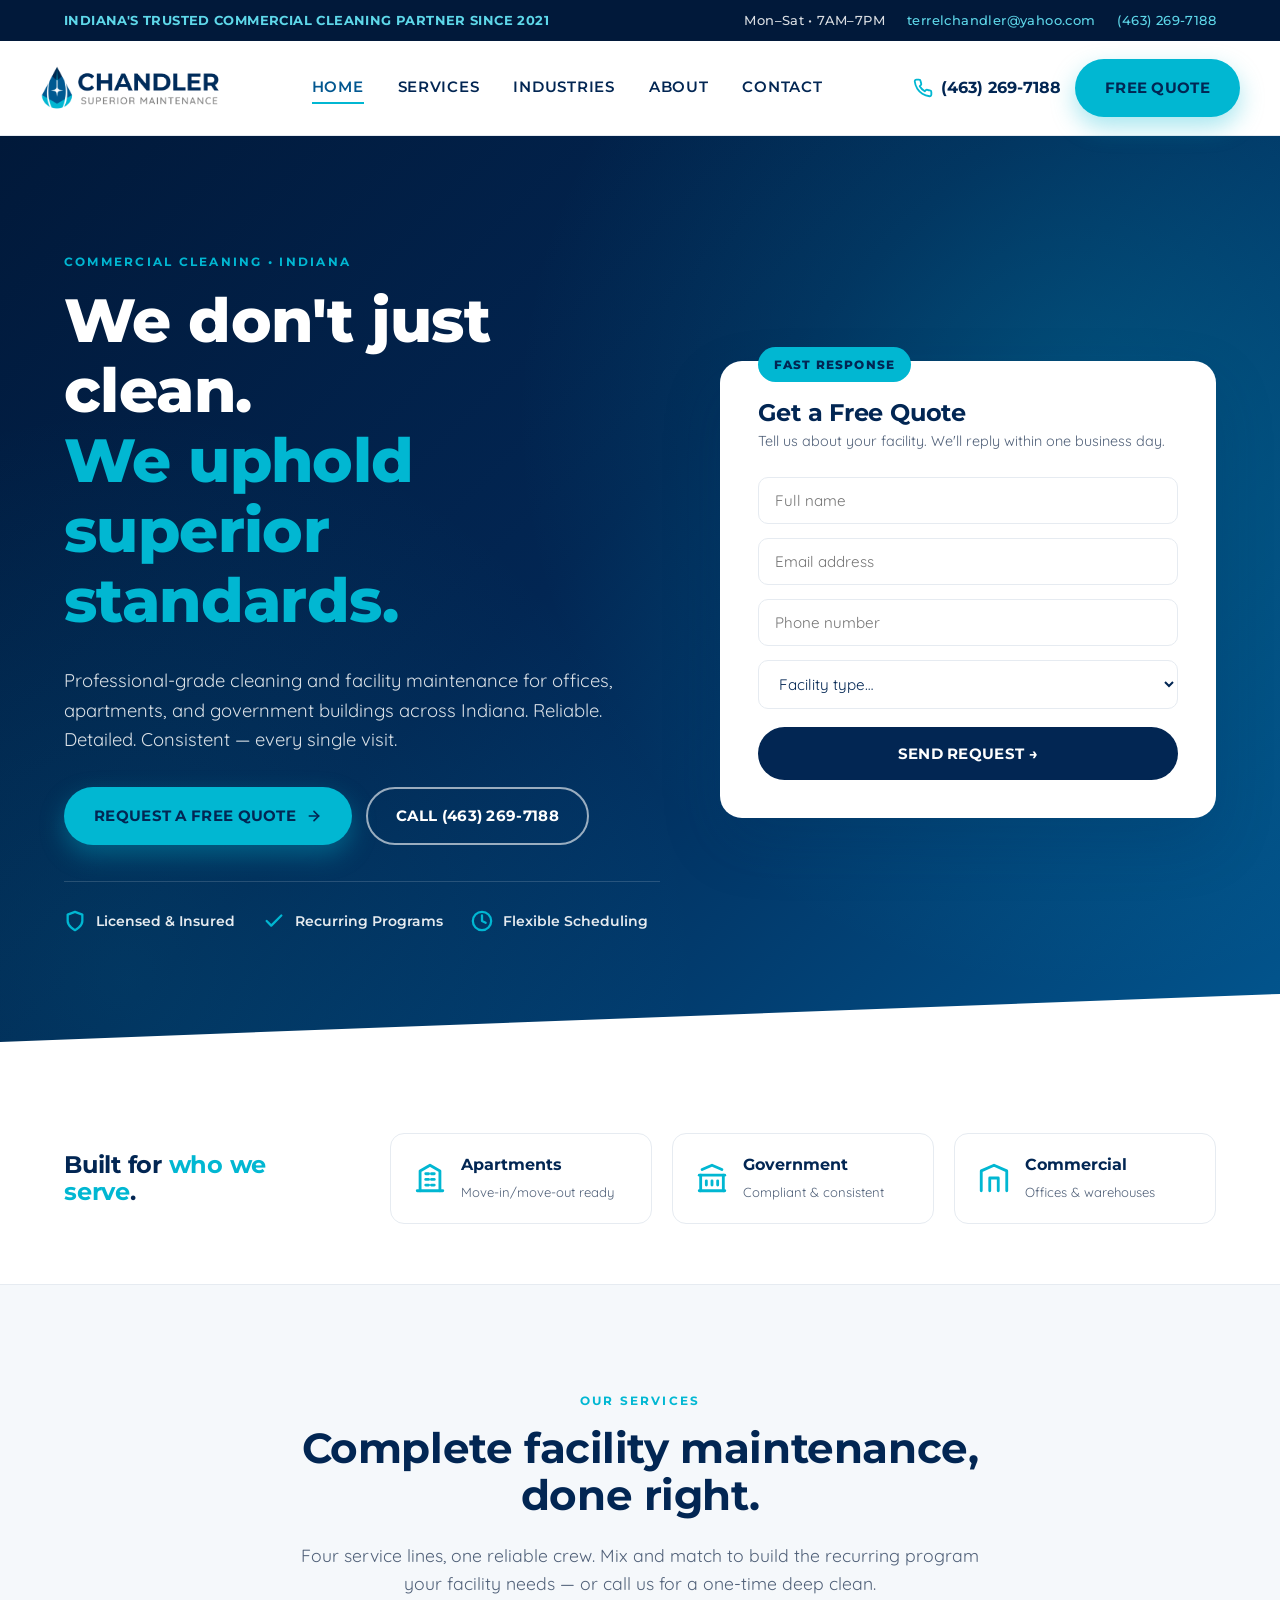
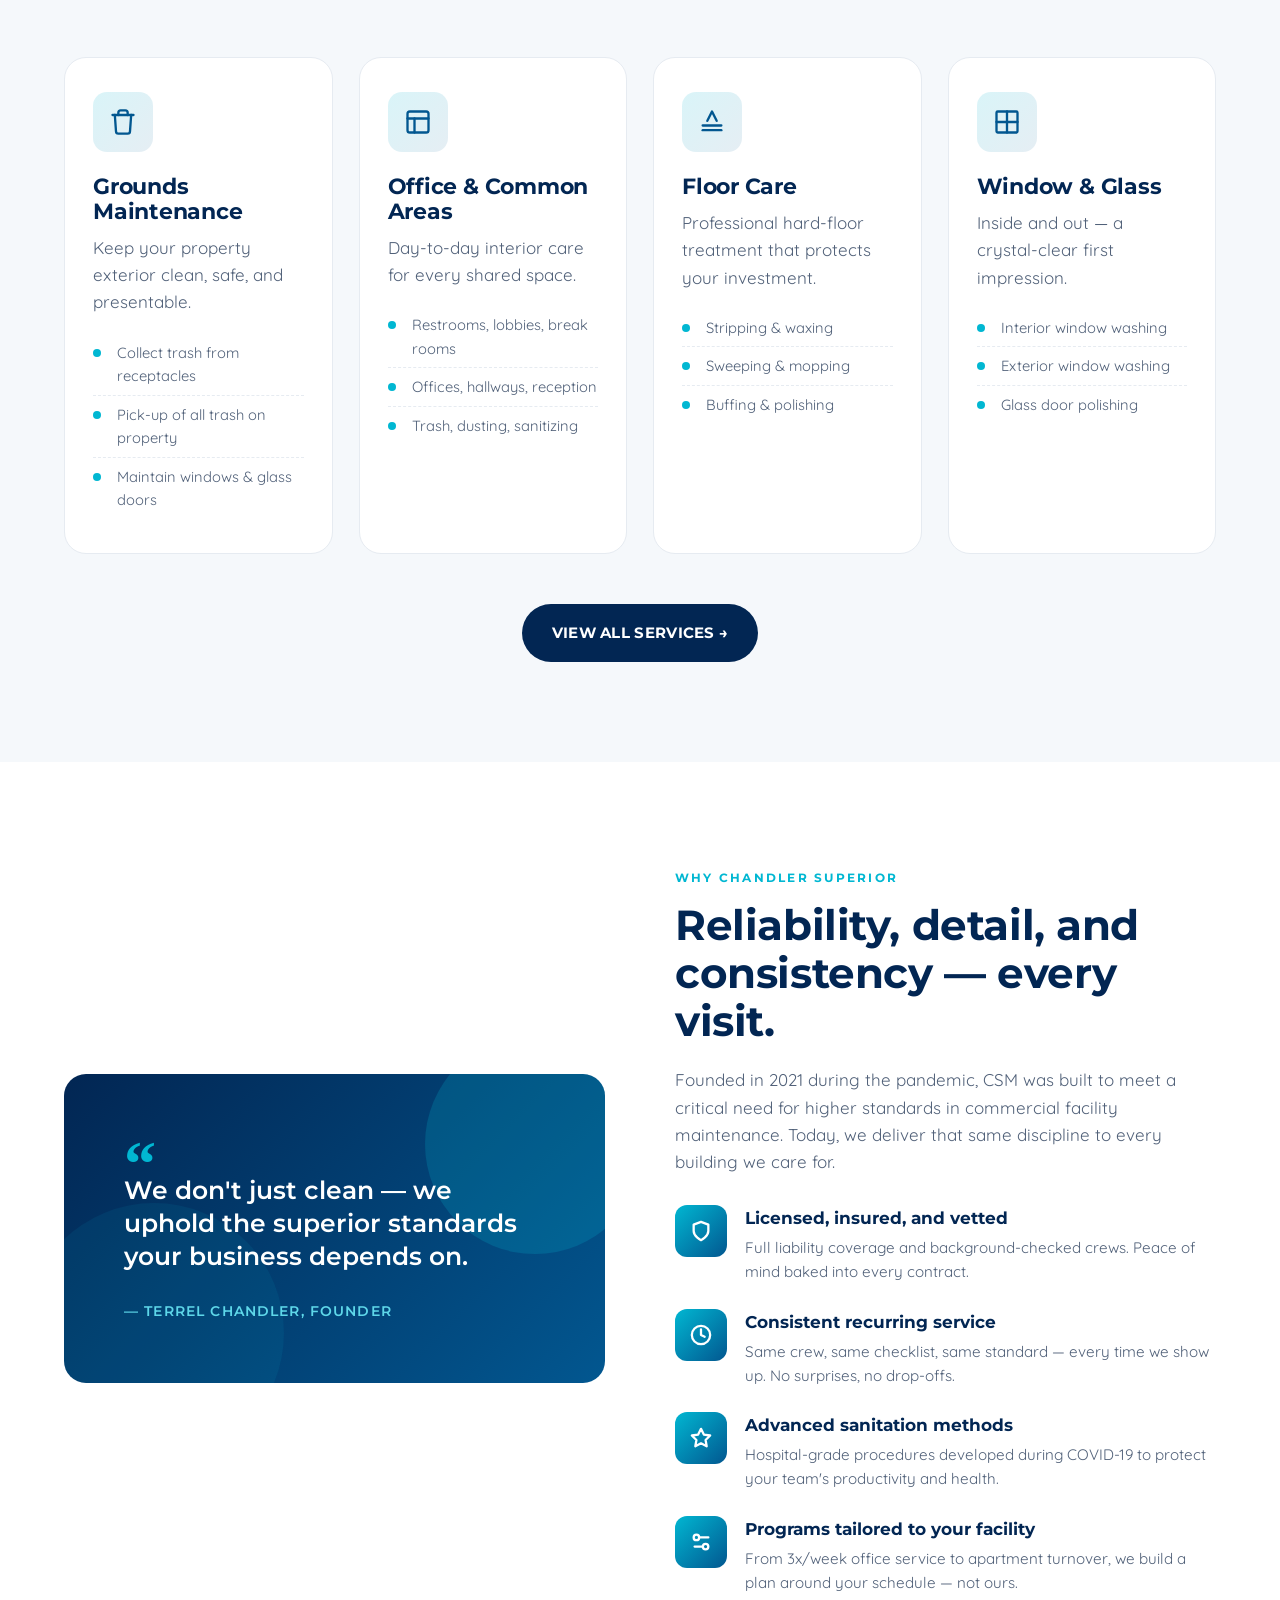
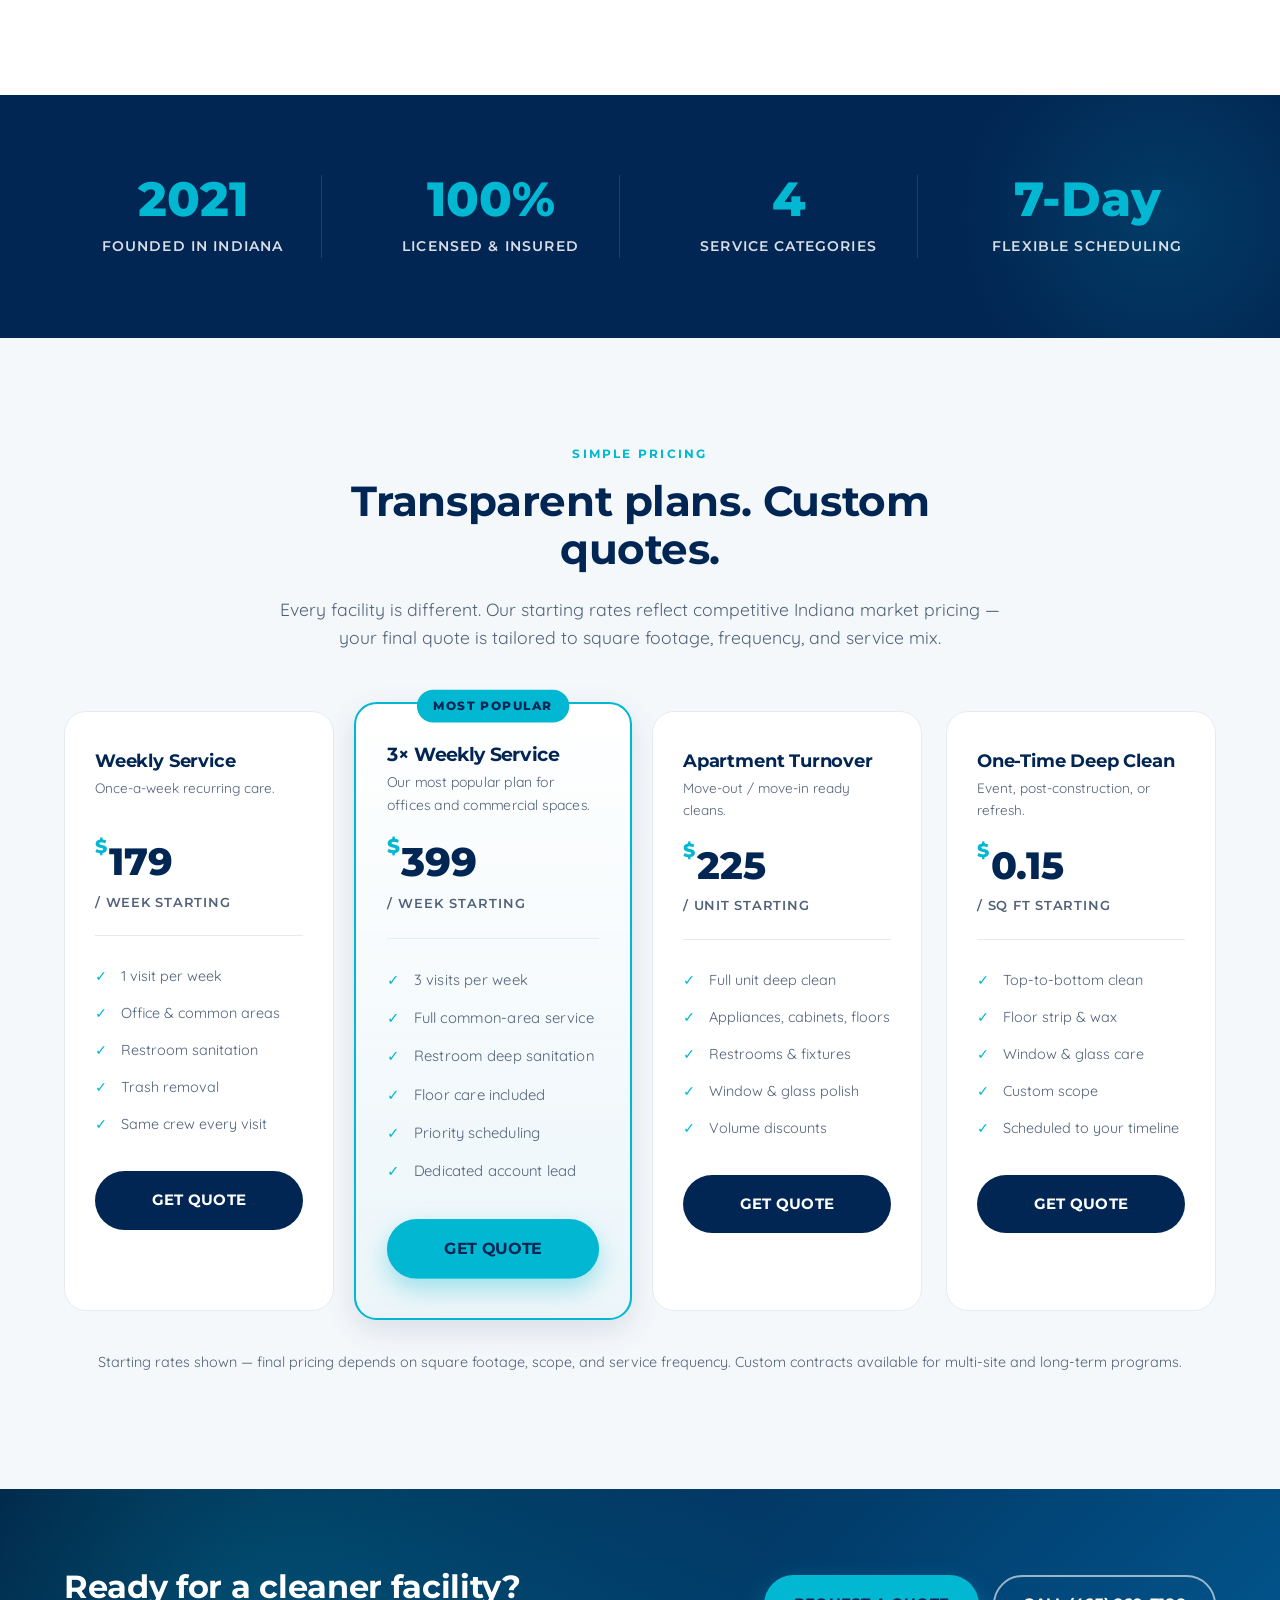
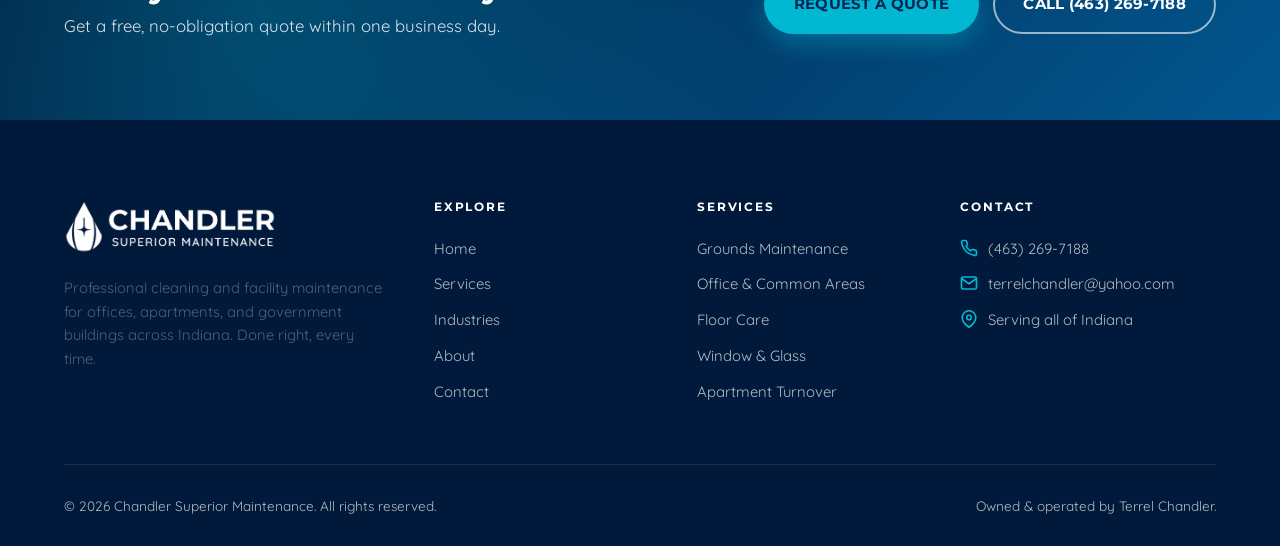
==== index.html @ cca62c14 "Initial commit: Chandler Superior Maintenance website" ====
<!doctype html>
<html lang="en">
<head>
<meta charset="utf-8">
<meta name="viewport" content="width=device-width, initial-scale=1">
<title>Chandler Superior Maintenance | Commercial Cleaning Services in Indiana</title>
<meta name="description" content="Professional commercial cleaning and facility maintenance for apartments, government buildings, and businesses across Indiana. Recurring service programs starting at $179/week. Get your free quote today.">
<link rel="icon" type="image/png" href="images/favicon.png">
<link rel="stylesheet" href="css/styles.css?v=2">
</head>
<body>

<!-- Top bar -->
<div class="topbar">
  <div class="container">
    <span class="topbar-tagline">Indiana's Trusted Commercial Cleaning Partner Since 2021</span>
    <div class="topbar-info">
      <span>Mon–Sat • 7AM–7PM</span>
      <a href="mailto:terrelchandler@yahoo.com">terrelchandler@yahoo.com</a>
      <a href="tel:+14632697188">(463) 269-7188</a>
    </div>
  </div>
</div>

<!-- Header -->
<header class="site-header">
  <div class="container nav">
    <a class="nav-logo" href="index.html">
      <img src="images/logo-main.png" alt="Chandler Superior Maintenance">
    </a>
    <ul class="nav-links" id="navLinks">
      <li><a href="index.html" class="active">Home</a></li>
      <li><a href="services.html">Services</a></li>
      <li><a href="industries.html">Industries</a></li>
      <li><a href="about.html">About</a></li>
      <li><a href="contact.html">Contact</a></li>
    </ul>
    <div class="nav-cta">
      <a class="nav-phone" href="tel:+14632697188">
        <svg viewBox="0 0 24 24" fill="none" stroke="currentColor" stroke-width="2.2" stroke-linecap="round" stroke-linejoin="round"><path d="M22 16.92v3a2 2 0 0 1-2.18 2 19.79 19.79 0 0 1-8.63-3.07 19.5 19.5 0 0 1-6-6 19.79 19.79 0 0 1-3.07-8.67A2 2 0 0 1 4.11 2h3a2 2 0 0 1 2 1.72 12.84 12.84 0 0 0 .7 2.81 2 2 0 0 1-.45 2.11L8.09 9.91a16 16 0 0 0 6 6l1.27-1.27a2 2 0 0 1 2.11-.45 12.84 12.84 0 0 0 2.81.7A2 2 0 0 1 22 16.92z"/></svg>
        <span class="nav-phone-text">(463) 269-7188</span>
      </a>
      <a class="btn btn-primary" href="contact.html">Free Quote</a>
      <button class="nav-toggle" aria-label="Menu" id="navToggle"><span></span><span></span><span></span></button>
    </div>
  </div>
</header>

<!-- Hero -->
<section class="hero">
  <div class="container">
    <div class="hero-grid">
      <div>
        <span class="eyebrow">Commercial Cleaning • Indiana</span>
        <h1>We don't just clean.<br><span>We uphold superior standards.</span></h1>
        <p class="hero-lede">Professional-grade cleaning and facility maintenance for offices, apartments, and government buildings across Indiana. Reliable. Detailed. Consistent — every single visit.</p>
        <div class="hero-ctas">
          <a class="btn btn-primary" href="contact.html">
            Request a Free Quote
            <svg viewBox="0 0 24 24" fill="none" stroke="currentColor" stroke-width="2.5" stroke-linecap="round" stroke-linejoin="round"><line x1="5" y1="12" x2="19" y2="12"/><polyline points="12 5 19 12 12 19"/></svg>
          </a>
          <a class="btn btn-outline" href="tel:+14632697188">Call (463) 269-7188</a>
        </div>
        <div class="hero-trust">
          <div>
            <svg viewBox="0 0 24 24" fill="none" stroke="currentColor" stroke-width="2.5" stroke-linecap="round" stroke-linejoin="round"><path d="M12 22s8-4 8-10V5l-8-3-8 3v7c0 6 8 10 8 10z"/></svg>
            Licensed & Insured
          </div>
          <div>
            <svg viewBox="0 0 24 24" fill="none" stroke="currentColor" stroke-width="2.5" stroke-linecap="round" stroke-linejoin="round"><polyline points="20 6 9 17 4 12"/></svg>
            Recurring Programs
          </div>
          <div>
            <svg viewBox="0 0 24 24" fill="none" stroke="currentColor" stroke-width="2.5" stroke-linecap="round" stroke-linejoin="round"><circle cx="12" cy="12" r="10"/><polyline points="12 6 12 12 16 14"/></svg>
            Flexible Scheduling
          </div>
        </div>
      </div>

      <!-- Quick quote card -->
      <div class="hero-card">
        <span class="hero-card-badge">Fast Response</span>
        <h3>Get a Free Quote</h3>
        <p class="hero-card-sub">Tell us about your facility. We'll reply within one business day.</p>
        <form action="mailto:terrelchandler@yahoo.com" method="post" enctype="text/plain">
          <input type="text" name="Name" placeholder="Full name" required>
          <input type="email" name="Email" placeholder="Email address" required>
          <input type="tel" name="Phone" placeholder="Phone number">
          <select name="Facility Type" required>
            <option value="">Facility type…</option>
            <option>Apartment Community</option>
            <option>Government Building</option>
            <option>Office / Commercial</option>
            <option>Warehouse / Industrial</option>
            <option>Other</option>
          </select>
          <button class="btn btn-dark" type="submit">Send Request →</button>
        </form>
      </div>
    </div>
  </div>
</section>

<!-- Industries strip -->
<section class="industries-strip">
  <div class="container">
    <div class="industries-strip-grid">
      <h2>Built for <span>who we serve</span>.</h2>
      <div class="industries-strip-items">
        <a class="ind-chip" href="industries.html#apartments">
          <svg viewBox="0 0 24 24" fill="none" stroke="currentColor" stroke-width="2" stroke-linecap="round" stroke-linejoin="round"><path d="M3 21h18"/><path d="M5 21V7l7-4 7 4v14"/><path d="M9 9h2"/><path d="M9 13h2"/><path d="M9 17h2"/><path d="M13 9h2"/><path d="M13 13h2"/><path d="M13 17h2"/></svg>
          <div><strong>Apartments</strong><span>Move-in/move-out ready</span></div>
        </a>
        <a class="ind-chip" href="industries.html#government">
          <svg viewBox="0 0 24 24" fill="none" stroke="currentColor" stroke-width="2" stroke-linecap="round" stroke-linejoin="round"><path d="M3 21h18"/><path d="M3 10h18"/><path d="M5 6l7-3 7 3"/><path d="M4 10v11"/><path d="M20 10v11"/><path d="M8 14v3"/><path d="M12 14v3"/><path d="M16 14v3"/></svg>
          <div><strong>Government</strong><span>Compliant & consistent</span></div>
        </a>
        <a class="ind-chip" href="industries.html#commercial">
          <svg viewBox="0 0 24 24" fill="none" stroke="currentColor" stroke-width="2" stroke-linecap="round" stroke-linejoin="round"><path d="M3 21V7l9-4 9 4v14"/><path d="M9 21V12h6v9"/></svg>
          <div><strong>Commercial</strong><span>Offices & warehouses</span></div>
        </a>
      </div>
    </div>
  </div>
</section>

<!-- Services overview -->
<section class="alt">
  <div class="container">
    <div class="section-head">
      <span class="eyebrow">Our Services</span>
      <h2>Complete facility maintenance, done right.</h2>
      <p>Four service lines, one reliable crew. Mix and match to build the recurring program your facility needs — or call us for a one-time deep clean.</p>
    </div>
    <div class="services-grid">
      <div class="service-card">
        <div class="service-icon">
          <svg width="28" height="28" viewBox="0 0 24 24" fill="none" stroke="currentColor" stroke-width="2" stroke-linecap="round" stroke-linejoin="round"><path d="M3 6h18"/><path d="M8 6V4a2 2 0 0 1 2-2h4a2 2 0 0 1 2 2v2"/><path d="M19 6l-1 14a2 2 0 0 1-2 2H8a2 2 0 0 1-2-2L5 6"/></svg>
        </div>
        <h3>Grounds Maintenance</h3>
        <p>Keep your property exterior clean, safe, and presentable.</p>
        <ul>
          <li>Collect trash from receptacles</li>
          <li>Pick-up of all trash on property</li>
          <li>Maintain windows & glass doors</li>
        </ul>
      </div>

      <div class="service-card">
        <div class="service-icon">
          <svg width="28" height="28" viewBox="0 0 24 24" fill="none" stroke="currentColor" stroke-width="2" stroke-linecap="round" stroke-linejoin="round"><rect x="3" y="3" width="18" height="18" rx="2"/><path d="M3 9h18"/><path d="M9 21V9"/></svg>
        </div>
        <h3>Office & Common Areas</h3>
        <p>Day-to-day interior care for every shared space.</p>
        <ul>
          <li>Restrooms, lobbies, break rooms</li>
          <li>Offices, hallways, reception</li>
          <li>Trash, dusting, sanitizing</li>
        </ul>
      </div>

      <div class="service-card">
        <div class="service-icon">
          <svg width="28" height="28" viewBox="0 0 24 24" fill="none" stroke="currentColor" stroke-width="2" stroke-linecap="round" stroke-linejoin="round"><path d="M4 19h16"/><path d="M4 15h16"/><path d="M8 11l4-8 4 8"/></svg>
        </div>
        <h3>Floor Care</h3>
        <p>Professional hard-floor treatment that protects your investment.</p>
        <ul>
          <li>Stripping & waxing</li>
          <li>Sweeping & mopping</li>
          <li>Buffing & polishing</li>
        </ul>
      </div>

      <div class="service-card">
        <div class="service-icon">
          <svg width="28" height="28" viewBox="0 0 24 24" fill="none" stroke="currentColor" stroke-width="2" stroke-linecap="round" stroke-linejoin="round"><rect x="3" y="3" width="18" height="18" rx="1"/><path d="M3 12h18"/><path d="M12 3v18"/></svg>
        </div>
        <h3>Window & Glass</h3>
        <p>Inside and out — a crystal-clear first impression.</p>
        <ul>
          <li>Interior window washing</li>
          <li>Exterior window washing</li>
          <li>Glass door polishing</li>
        </ul>
      </div>
    </div>
    <div style="text-align:center; margin-top: 50px;">
      <a class="btn btn-dark" href="services.html">View All Services →</a>
    </div>
  </div>
</section>

<!-- Why CSM -->
<section>
  <div class="container">
    <div class="why-grid">
      <div class="why-image">
        <div class="quote">We don't just clean — we uphold the superior standards your business depends on.</div>
        <cite>— Terrel Chandler, Founder</cite>
      </div>
      <div>
        <span class="eyebrow">Why Chandler Superior</span>
        <h2>Reliability, detail, and consistency — every visit.</h2>
        <p>Founded in 2021 during the pandemic, CSM was built to meet a critical need for higher standards in commercial facility maintenance. Today, we deliver that same discipline to every building we care for.</p>
        <ul class="why-list">
          <li>
            <div class="icon"><svg width="22" height="22" viewBox="0 0 24 24" fill="none" stroke="currentColor" stroke-width="2.5" stroke-linecap="round" stroke-linejoin="round"><path d="M12 22s8-4 8-10V5l-8-3-8 3v7c0 6 8 10 8 10z"/></svg></div>
            <div><strong>Licensed, insured, and vetted</strong><p>Full liability coverage and background-checked crews. Peace of mind baked into every contract.</p></div>
          </li>
          <li>
            <div class="icon"><svg width="22" height="22" viewBox="0 0 24 24" fill="none" stroke="currentColor" stroke-width="2.5" stroke-linecap="round" stroke-linejoin="round"><circle cx="12" cy="12" r="10"/><polyline points="12 6 12 12 16 14"/></svg></div>
            <div><strong>Consistent recurring service</strong><p>Same crew, same checklist, same standard — every time we show up. No surprises, no drop-offs.</p></div>
          </li>
          <li>
            <div class="icon"><svg width="22" height="22" viewBox="0 0 24 24" fill="none" stroke="currentColor" stroke-width="2.5" stroke-linecap="round" stroke-linejoin="round"><path d="M12 2l3.09 6.26L22 9.27l-5 4.87 1.18 6.88L12 17.77l-6.18 3.25L7 14.14 2 9.27l6.91-1.01L12 2z"/></svg></div>
            <div><strong>Advanced sanitation methods</strong><p>Hospital-grade procedures developed during COVID-19 to protect your team's productivity and health.</p></div>
          </li>
          <li>
            <div class="icon"><svg width="22" height="22" viewBox="0 0 24 24" fill="none" stroke="currentColor" stroke-width="2.5" stroke-linecap="round" stroke-linejoin="round"><path d="M20 7h-9"/><path d="M14 17H5"/><circle cx="17" cy="17" r="3"/><circle cx="7" cy="7" r="3"/></svg></div>
            <div><strong>Programs tailored to your facility</strong><p>From 3x/week office service to apartment turnover, we build a plan around your schedule — not ours.</p></div>
          </li>
        </ul>
      </div>
    </div>
  </div>
</section>

<!-- Stats -->
<section class="stats">
  <div class="container">
    <div class="stats-grid">
      <div><strong>2021</strong><span>Founded in Indiana</span></div>
      <div><strong>100%</strong><span>Licensed & Insured</span></div>
      <div><strong>4</strong><span>Service Categories</span></div>
      <div><strong>7-Day</strong><span>Flexible Scheduling</span></div>
    </div>
  </div>
</section>

<!-- Pricing -->
<section class="alt">
  <div class="container">
    <div class="section-head">
      <span class="eyebrow">Simple Pricing</span>
      <h2>Transparent plans. Custom quotes.</h2>
      <p>Every facility is different. Our starting rates reflect competitive Indiana market pricing — your final quote is tailored to square footage, frequency, and service mix.</p>
    </div>
    <div class="pricing-grid">

      <div class="price-card">
        <h3>Weekly Service</h3>
        <p class="price-sub">Once-a-week recurring care.</p>
        <div class="price"><sup>$</sup>179<small>/ week starting</small></div>
        <ul>
          <li>1 visit per week</li>
          <li>Office & common areas</li>
          <li>Restroom sanitation</li>
          <li>Trash removal</li>
          <li>Same crew every visit</li>
        </ul>
        <a class="btn btn-dark" href="contact.html">Get Quote</a>
      </div>

      <div class="price-card featured">
        <h3>3× Weekly Service</h3>
        <p class="price-sub">Our most popular plan for offices and commercial spaces.</p>
        <div class="price"><sup>$</sup>399<small>/ week starting</small></div>
        <ul>
          <li>3 visits per week</li>
          <li>Full common-area service</li>
          <li>Restroom deep sanitation</li>
          <li>Floor care included</li>
          <li>Priority scheduling</li>
          <li>Dedicated account lead</li>
        </ul>
        <a class="btn btn-primary" href="contact.html">Get Quote</a>
      </div>

      <div class="price-card">
        <h3>Apartment Turnover</h3>
        <p class="price-sub">Move-out / move-in ready cleans.</p>
        <div class="price"><sup>$</sup>225<small>/ unit starting</small></div>
        <ul>
          <li>Full unit deep clean</li>
          <li>Appliances, cabinets, floors</li>
          <li>Restrooms & fixtures</li>
          <li>Window & glass polish</li>
          <li>Volume discounts</li>
        </ul>
        <a class="btn btn-dark" href="contact.html">Get Quote</a>
      </div>

      <div class="price-card">
        <h3>One-Time Deep Clean</h3>
        <p class="price-sub">Event, post-construction, or refresh.</p>
        <div class="price"><sup>$</sup>0.15<small>/ sq ft starting</small></div>
        <ul>
          <li>Top-to-bottom clean</li>
          <li>Floor strip & wax</li>
          <li>Window & glass care</li>
          <li>Custom scope</li>
          <li>Scheduled to your timeline</li>
        </ul>
        <a class="btn btn-dark" href="contact.html">Get Quote</a>
      </div>

    </div>
    <p class="pricing-note">Starting rates shown — final pricing depends on square footage, scope, and service frequency. Custom contracts available for multi-site and long-term programs.</p>
  </div>
</section>

<!-- CTA banner -->
<section class="cta-banner">
  <div class="container">
    <div>
      <h2>Ready for a cleaner facility?</h2>
      <p>Get a free, no-obligation quote within one business day.</p>
    </div>
    <div class="btns">
      <a class="btn btn-primary" href="contact.html">Request a Quote</a>
      <a class="btn btn-outline" href="tel:+14632697188">Call (463) 269-7188</a>
    </div>
  </div>
</section>

<!-- Footer -->
<footer class="site-footer">
  <div class="container">
    <div class="footer-grid">
      <div class="footer-brand">
        <img src="images/logo-main.png" alt="Chandler Superior Maintenance">
        <p>Professional cleaning and facility maintenance for offices, apartments, and government buildings across Indiana. Done right, every time.</p>
      </div>
      <div>
        <h5>Explore</h5>
        <ul>
          <li><a href="index.html">Home</a></li>
          <li><a href="services.html">Services</a></li>
          <li><a href="industries.html">Industries</a></li>
          <li><a href="about.html">About</a></li>
          <li><a href="contact.html">Contact</a></li>
        </ul>
      </div>
      <div>
        <h5>Services</h5>
        <ul>
          <li><a href="services.html">Grounds Maintenance</a></li>
          <li><a href="services.html">Office & Common Areas</a></li>
          <li><a href="services.html">Floor Care</a></li>
          <li><a href="services.html">Window & Glass</a></li>
          <li><a href="services.html">Apartment Turnover</a></li>
        </ul>
      </div>
      <div>
        <h5>Contact</h5>
        <ul>
          <li class="contact-li">
            <svg viewBox="0 0 24 24" fill="none" stroke="currentColor" stroke-width="2.2" stroke-linecap="round" stroke-linejoin="round"><path d="M22 16.92v3a2 2 0 0 1-2.18 2 19.79 19.79 0 0 1-8.63-3.07 19.5 19.5 0 0 1-6-6 19.79 19.79 0 0 1-3.07-8.67A2 2 0 0 1 4.11 2h3a2 2 0 0 1 2 1.72 12.84 12.84 0 0 0 .7 2.81 2 2 0 0 1-.45 2.11L8.09 9.91a16 16 0 0 0 6 6l1.27-1.27a2 2 0 0 1 2.11-.45 12.84 12.84 0 0 0 2.81.7A2 2 0 0 1 22 16.92z"/></svg>
            <a href="tel:+14632697188">(463) 269-7188</a>
          </li>
          <li class="contact-li">
            <svg viewBox="0 0 24 24" fill="none" stroke="currentColor" stroke-width="2.2" stroke-linecap="round" stroke-linejoin="round"><path d="M4 4h16c1.1 0 2 .9 2 2v12c0 1.1-.9 2-2 2H4c-1.1 0-2-.9-2-2V6c0-1.1.9-2 2-2z"/><polyline points="22,6 12,13 2,6"/></svg>
            <a href="mailto:terrelchandler@yahoo.com">terrelchandler@yahoo.com</a>
          </li>
          <li class="contact-li">
            <svg viewBox="0 0 24 24" fill="none" stroke="currentColor" stroke-width="2.2" stroke-linecap="round" stroke-linejoin="round"><path d="M21 10c0 7-9 13-9 13s-9-6-9-13a9 9 0 0 1 18 0z"/><circle cx="12" cy="10" r="3"/></svg>
            Serving all of Indiana
          </li>
        </ul>
      </div>
    </div>
    <div class="footer-bottom">
      <span>© <span id="year">2026</span> Chandler Superior Maintenance. All rights reserved.</span>
      <span>Owned & operated by Terrel Chandler.</span>
    </div>
  </div>
</footer>

<script src="js/main.js"></script>
</body>
</html>
---- css/styles.css ----
/* ==========================================================================
   Chandler Superior Maintenance
   ========================================================================== */

@import url('https://fonts.googleapis.com/css2?family=Montserrat:wght@500;600;700;800;900&family=Quicksand:wght@400;500;600;700&display=swap');

:root {
  --navy: #022653;
  --navy-900: #01193a;
  --blue: #025790;
  --cyan: #01B7D2;
  --cyan-light: #5ed7e9;
  --gray: #808080;
  --gray-200: #e6ebf1;
  --gray-100: #f5f8fb;
  --white: #ffffff;
  --text: #0b1f3a;
  --text-muted: #516179;

  --font-head: 'Montserrat', system-ui, -apple-system, sans-serif;
  --font-body: 'Quicksand', system-ui, -apple-system, sans-serif;

  --radius: 14px;
  --radius-lg: 22px;
  --shadow-sm: 0 2px 10px rgba(2, 38, 83, 0.08);
  --shadow: 0 10px 30px rgba(2, 38, 83, 0.12);
  --shadow-lg: 0 25px 60px rgba(2, 38, 83, 0.18);

  --container: 1200px;
}

* { box-sizing: border-box; }
html { scroll-behavior: smooth; }

body {
  margin: 0;
  font-family: var(--font-body);
  color: var(--text);
  background: var(--white);
  line-height: 1.6;
  font-size: 17px;
  -webkit-font-smoothing: antialiased;
}

img { max-width: 100%; display: block; }
a { color: var(--blue); text-decoration: none; }
a:hover { color: var(--cyan); }

h1, h2, h3, h4, h5 {
  font-family: var(--font-head);
  color: var(--navy);
  line-height: 1.15;
  margin: 0 0 0.5em;
  letter-spacing: -0.01em;
}
h1 { font-size: clamp(2.2rem, 5vw, 3.8rem); font-weight: 800; }
h2 { font-size: clamp(1.8rem, 3.5vw, 2.6rem); font-weight: 700; }
h3 { font-size: 1.35rem; font-weight: 700; }
p  { margin: 0 0 1em; color: var(--text-muted); }

.container {
  max-width: var(--container);
  margin: 0 auto;
  padding: 0 24px;
}

.eyebrow {
  display: inline-block;
  font-family: var(--font-head);
  font-weight: 700;
  font-size: 0.78rem;
  letter-spacing: 0.18em;
  text-transform: uppercase;
  color: var(--cyan);
  margin-bottom: 14px;
}

/* ==========================================================================
   Buttons
   ========================================================================== */
.btn {
  display: inline-flex;
  align-items: center;
  gap: 10px;
  padding: 15px 28px;
  font-family: var(--font-head);
  font-weight: 700;
  font-size: 0.95rem;
  letter-spacing: 0.02em;
  border-radius: 999px;
  border: 2px solid transparent;
  cursor: pointer;
  transition: all 0.2s ease;
  text-transform: uppercase;
}
.btn-primary {
  background: var(--cyan);
  color: var(--navy);
  box-shadow: 0 10px 24px rgba(1, 183, 210, 0.35);
}
.btn-primary:hover {
  background: var(--white);
  color: var(--navy);
  transform: translateY(-2px);
}
.btn-outline {
  background: transparent;
  color: var(--white);
  border-color: rgba(255,255,255,0.6);
}
.btn-outline:hover {
  background: var(--white);
  color: var(--navy);
}
.btn-dark {
  background: var(--navy);
  color: var(--white);
}
.btn-dark:hover { background: var(--blue); color: var(--white); }

.btn svg { width: 16px; height: 16px; }

/* ==========================================================================
   Top utility bar + Header
   ========================================================================== */
.topbar {
  background: var(--navy-900);
  color: rgba(255,255,255,0.85);
  font-size: 0.82rem;
  padding: 10px 0;
  font-family: var(--font-head);
  font-weight: 500;
  letter-spacing: 0.03em;
}
.topbar .container {
  display: flex;
  justify-content: space-between;
  align-items: center;
  gap: 20px;
  flex-wrap: wrap;
}
.topbar a { color: var(--cyan-light); }
.topbar a:hover { color: var(--white); }
.topbar .topbar-info { display: flex; gap: 22px; flex-wrap: wrap; }
.topbar-tagline { color: var(--cyan-light); text-transform: uppercase; font-weight: 700; }

.site-header {
  position: sticky;
  top: 0;
  z-index: 50;
  background: rgba(255,255,255,0.96);
  backdrop-filter: saturate(1.4) blur(8px);
  border-bottom: 1px solid var(--gray-200);
}
.nav {
  display: flex;
  align-items: center;
  justify-content: space-between;
  padding: 18px 0;
  gap: 24px;
}
.nav-logo img { height: 46px; width: auto; }
.nav-links {
  display: flex;
  gap: 34px;
  list-style: none;
  padding: 0;
  margin: 0;
  font-family: var(--font-head);
  font-weight: 600;
  font-size: 0.92rem;
  text-transform: uppercase;
  letter-spacing: 0.05em;
}
.nav-links a {
  color: var(--navy);
  padding: 6px 0;
  border-bottom: 2px solid transparent;
}
.nav-links a:hover,
.nav-links a.active {
  color: var(--blue);
  border-bottom-color: var(--cyan);
}
.nav-cta { display: flex; align-items: center; gap: 14px; }
.nav-phone {
  display: flex;
  align-items: center;
  gap: 8px;
  font-family: var(--font-head);
  font-weight: 700;
  color: var(--navy);
  font-size: 1rem;
}
.nav-phone svg { color: var(--cyan); width: 20px; height: 20px; }

.nav-toggle {
  display: none;
  background: none;
  border: 0;
  cursor: pointer;
  padding: 8px;
}
.nav-toggle span {
  display: block;
  width: 26px;
  height: 3px;
  background: var(--navy);
  margin: 5px 0;
  transition: all 0.3s;
  border-radius: 3px;
}

/* ==========================================================================
   Hero
   ========================================================================== */
.hero {
  position: relative;
  background: linear-gradient(135deg, var(--navy-900) 0%, var(--navy) 45%, var(--blue) 100%);
  color: var(--white);
  overflow: hidden;
  padding: 110px 0 140px;
}
.hero::before {
  content: "";
  position: absolute;
  inset: 0;
  background-image:
    radial-gradient(circle at 85% 30%, rgba(1,183,210,0.22) 0%, transparent 45%),
    radial-gradient(circle at 10% 90%, rgba(1,183,210,0.12) 0%, transparent 40%);
}
.hero::after {
  content: "";
  position: absolute;
  bottom: -1px;
  left: 0;
  right: 0;
  height: 80px;
  background: var(--white);
  clip-path: polygon(0 100%, 100% 100%, 100% 0, 0 60%);
}
.hero .container { position: relative; z-index: 2; }

.hero-grid {
  display: grid;
  grid-template-columns: 1.2fr 1fr;
  gap: 60px;
  align-items: center;
}
.hero h1 { color: var(--white); }
.hero h1 span { color: var(--cyan); }
.hero-lede {
  color: rgba(255,255,255,0.85);
  font-size: 1.15rem;
  max-width: 560px;
  margin-bottom: 32px;
}
.hero-ctas { display: flex; gap: 14px; flex-wrap: wrap; margin-bottom: 36px; }
.hero-trust {
  display: flex;
  gap: 28px;
  flex-wrap: wrap;
  padding-top: 28px;
  border-top: 1px solid rgba(255,255,255,0.15);
}
.hero-trust div {
  display: flex;
  align-items: center;
  gap: 10px;
  color: rgba(255,255,255,0.9);
  font-size: 0.9rem;
  font-weight: 600;
  font-family: var(--font-head);
}
.hero-trust svg { color: var(--cyan); width: 22px; height: 22px; }

.hero-card {
  background: var(--white);
  color: var(--navy);
  border-radius: var(--radius-lg);
  padding: 38px;
  box-shadow: var(--shadow-lg);
  position: relative;
}
.hero-card h3 {
  color: var(--navy);
  font-size: 1.5rem;
  margin-bottom: 4px;
}
.hero-card .hero-card-sub {
  color: var(--text-muted);
  font-size: 0.9rem;
  margin-bottom: 24px;
}
.hero-card form { display: grid; gap: 14px; }
.hero-card input,
.hero-card select,
.hero-card textarea {
  padding: 13px 16px;
  border: 1.5px solid var(--gray-200);
  border-radius: 10px;
  font-family: var(--font-body);
  font-size: 0.95rem;
  color: var(--navy);
  background: var(--white);
}
.hero-card input:focus,
.hero-card select:focus,
.hero-card textarea:focus {
  outline: none;
  border-color: var(--cyan);
  box-shadow: 0 0 0 4px rgba(1,183,210,0.15);
}
.hero-card button { width: 100%; justify-content: center; margin-top: 4px; }
.hero-card-badge {
  position: absolute;
  top: -14px;
  left: 38px;
  background: var(--cyan);
  color: var(--navy);
  font-family: var(--font-head);
  font-weight: 800;
  font-size: 0.75rem;
  letter-spacing: 0.1em;
  padding: 8px 16px;
  border-radius: 999px;
  text-transform: uppercase;
}

/* ==========================================================================
   Section helpers
   ========================================================================== */
section { padding: 100px 0; }
section.alt { background: var(--gray-100); }
.section-head {
  text-align: center;
  max-width: 720px;
  margin: 0 auto 60px;
}
.section-head p { font-size: 1.1rem; }

/* ==========================================================================
   Industries strip
   ========================================================================== */
.industries-strip {
  background: var(--white);
  padding: 60px 0;
  border-bottom: 1px solid var(--gray-200);
}
.industries-strip-grid {
  display: grid;
  grid-template-columns: 1fr 3fr;
  gap: 50px;
  align-items: center;
}
.industries-strip h2 {
  font-size: 1.5rem;
  margin: 0;
}
.industries-strip h2 span { color: var(--cyan); }
.industries-strip-items {
  display: grid;
  grid-template-columns: repeat(3, 1fr);
  gap: 20px;
}
.ind-chip {
  display: flex;
  align-items: center;
  gap: 14px;
  padding: 18px 22px;
  border: 1.5px solid var(--gray-200);
  border-radius: var(--radius);
  transition: all 0.2s;
  background: var(--white);
}
.ind-chip:hover {
  border-color: var(--cyan);
  transform: translateY(-3px);
  box-shadow: var(--shadow);
  color: var(--navy);
}
.ind-chip svg {
  width: 34px;
  height: 34px;
  color: var(--cyan);
  flex-shrink: 0;
}
.ind-chip strong {
  font-family: var(--font-head);
  color: var(--navy);
  font-size: 1rem;
  display: block;
}
.ind-chip span {
  font-size: 0.82rem;
  color: var(--text-muted);
}

/* ==========================================================================
   Services grid
   ========================================================================== */
.services-grid {
  display: grid;
  grid-template-columns: repeat(4, 1fr);
  gap: 26px;
}
.service-card {
  background: var(--white);
  border: 1.5px solid var(--gray-200);
  border-radius: var(--radius-lg);
  padding: 34px 28px;
  transition: all 0.25s;
  position: relative;
  overflow: hidden;
}
.service-card::before {
  content: "";
  position: absolute;
  top: 0;
  left: 0;
  right: 0;
  height: 4px;
  background: linear-gradient(90deg, var(--cyan), var(--blue));
  transform: scaleX(0);
  transform-origin: left;
  transition: transform 0.3s;
}
.service-card:hover {
  transform: translateY(-6px);
  box-shadow: var(--shadow);
  border-color: var(--cyan-light);
}
.service-card:hover::before { transform: scaleX(1); }
.service-icon {
  width: 60px;
  height: 60px;
  border-radius: 14px;
  background: linear-gradient(135deg, rgba(1,183,210,0.15), rgba(2,87,144,0.1));
  display: flex;
  align-items: center;
  justify-content: center;
  margin-bottom: 22px;
  color: var(--blue);
}
.service-card h3 { margin-bottom: 10px; }
.service-card ul {
  padding-left: 0;
  list-style: none;
  margin: 18px 0 0;
  font-size: 0.92rem;
}
.service-card ul li {
  padding: 7px 0 7px 24px;
  position: relative;
  color: var(--text-muted);
  border-bottom: 1px dashed var(--gray-200);
}
.service-card ul li:last-child { border-bottom: 0; }
.service-card ul li::before {
  content: "";
  position: absolute;
  left: 0;
  top: 15px;
  width: 8px;
  height: 8px;
  border-radius: 50%;
  background: var(--cyan);
}

/* ==========================================================================
   Why choose us
   ========================================================================== */
.why-grid {
  display: grid;
  grid-template-columns: 1fr 1fr;
  gap: 70px;
  align-items: center;
}
.why-image {
  background: linear-gradient(135deg, var(--navy), var(--blue));
  border-radius: var(--radius-lg);
  padding: 60px;
  color: var(--white);
  position: relative;
  overflow: hidden;
}
.why-image::before {
  content: "";
  position: absolute;
  top: -40px;
  right: -40px;
  width: 220px;
  height: 220px;
  border-radius: 50%;
  background: rgba(1,183,210,0.2);
}
.why-image::after {
  content: "";
  position: absolute;
  bottom: -80px;
  left: -40px;
  width: 260px;
  height: 260px;
  border-radius: 50%;
  background: rgba(1,183,210,0.08);
}
.why-image .quote {
  position: relative;
  font-family: var(--font-head);
  font-size: 1.55rem;
  line-height: 1.35;
  font-weight: 600;
  z-index: 2;
  color: var(--white);
}
.why-image .quote::before {
  content: "“";
  display: block;
  font-size: 4rem;
  line-height: 0.3;
  margin-top: 20px;
  color: var(--cyan);
  font-family: Georgia, serif;
}
.why-image cite {
  display: block;
  margin-top: 26px;
  font-style: normal;
  font-size: 0.9rem;
  color: var(--cyan-light);
  font-family: var(--font-head);
  font-weight: 600;
  letter-spacing: 0.08em;
  text-transform: uppercase;
  position: relative;
  z-index: 2;
}

.why-list { list-style: none; padding: 0; margin: 30px 0 0; display: grid; gap: 24px; }
.why-list li {
  display: grid;
  grid-template-columns: 52px 1fr;
  gap: 18px;
  align-items: start;
}
.why-list li .icon {
  width: 52px;
  height: 52px;
  border-radius: 12px;
  background: linear-gradient(135deg, var(--cyan), var(--blue));
  display: flex;
  align-items: center;
  justify-content: center;
  color: var(--white);
  flex-shrink: 0;
}
.why-list li strong {
  display: block;
  font-family: var(--font-head);
  font-size: 1.05rem;
  color: var(--navy);
  margin-bottom: 4px;
}
.why-list li p { margin: 0; font-size: 0.95rem; }

/* ==========================================================================
   Stats
   ========================================================================== */
.stats {
  background: var(--navy);
  color: var(--white);
  padding: 80px 0;
  position: relative;
  overflow: hidden;
}
.stats::before {
  content: "";
  position: absolute;
  right: -80px;
  top: 50%;
  transform: translateY(-50%);
  width: 400px;
  height: 400px;
  border-radius: 50%;
  background: radial-gradient(circle, rgba(1,183,210,0.15) 0%, transparent 70%);
}
.stats-grid {
  display: grid;
  grid-template-columns: repeat(4, 1fr);
  gap: 40px;
  position: relative;
  z-index: 2;
}
.stats-grid div {
  text-align: center;
  padding: 0 20px;
  border-right: 1px solid rgba(255,255,255,0.12);
}
.stats-grid div:last-child { border-right: 0; }
.stats-grid strong {
  display: block;
  font-family: var(--font-head);
  font-size: 3rem;
  font-weight: 800;
  color: var(--cyan);
  line-height: 1;
  margin-bottom: 8px;
}
.stats-grid span {
  font-size: 0.9rem;
  color: rgba(255,255,255,0.85);
  text-transform: uppercase;
  letter-spacing: 0.08em;
  font-family: var(--font-head);
  font-weight: 600;
}

/* ==========================================================================
   Pricing
   ========================================================================== */
.pricing-grid {
  display: grid;
  grid-template-columns: repeat(4, 1fr);
  gap: 24px;
}
.price-card {
  background: var(--white);
  border: 1.5px solid var(--gray-200);
  border-radius: var(--radius-lg);
  padding: 38px 30px;
  position: relative;
  transition: all 0.25s;
}
.price-card:hover { transform: translateY(-4px); box-shadow: var(--shadow); }
.price-card.featured {
  border-color: var(--cyan);
  border-width: 2px;
  background: linear-gradient(180deg, var(--white) 0%, rgba(1,183,210,0.04) 100%);
  transform: scale(1.03);
  box-shadow: var(--shadow);
}
.price-card.featured::before {
  content: "Most Popular";
  position: absolute;
  top: -14px;
  left: 50%;
  transform: translateX(-50%);
  background: var(--cyan);
  color: var(--navy);
  font-family: var(--font-head);
  font-weight: 800;
  font-size: 0.72rem;
  padding: 7px 16px;
  border-radius: 999px;
  letter-spacing: 0.1em;
  text-transform: uppercase;
  white-space: nowrap;
}
.price-card h3 { font-size: 1.15rem; margin-bottom: 6px; }
.price-card .price-sub {
  color: var(--text-muted);
  font-size: 0.85rem;
  min-height: 40px;
}
.price-card .price {
  font-family: var(--font-head);
  font-size: 2.4rem;
  font-weight: 800;
  color: var(--navy);
  margin: 14px 0 4px;
}
.price-card .price small {
  font-size: 0.8rem;
  font-weight: 600;
  color: var(--text-muted);
  display: block;
  margin-bottom: 12px;
  text-transform: uppercase;
  letter-spacing: 0.06em;
}
.price-card .price sup {
  font-size: 1.2rem;
  vertical-align: top;
  margin-right: 2px;
  color: var(--cyan);
}
.price-card ul {
  list-style: none;
  padding: 22px 0 28px;
  margin: 22px 0 0;
  border-top: 1px solid var(--gray-200);
  font-size: 0.9rem;
}
.price-card ul li {
  padding: 7px 0 7px 26px;
  position: relative;
  color: var(--text-muted);
}
.price-card ul li::before {
  content: "✓";
  position: absolute;
  left: 0;
  color: var(--cyan);
  font-weight: 800;
}
.price-card .btn { width: 100%; justify-content: center; }

.pricing-note {
  text-align: center;
  margin-top: 40px;
  color: var(--text-muted);
  font-size: 0.9rem;
}

/* ==========================================================================
   CTA banner
   ========================================================================== */
.cta-banner {
  background: linear-gradient(135deg, var(--navy-900), var(--blue));
  color: var(--white);
  padding: 80px 0;
  position: relative;
  overflow: hidden;
}
.cta-banner::before {
  content: "";
  position: absolute;
  inset: 0;
  background-image: radial-gradient(circle at 20% 50%, rgba(1,183,210,0.25) 0%, transparent 50%);
}
.cta-banner .container {
  position: relative;
  display: flex;
  justify-content: space-between;
  align-items: center;
  gap: 40px;
  flex-wrap: wrap;
}
.cta-banner h2 { color: var(--white); margin: 0 0 8px; font-size: 2rem; }
.cta-banner p { color: rgba(255,255,255,0.85); margin: 0; font-size: 1.05rem; }
.cta-banner .btns { display: flex; gap: 14px; flex-wrap: wrap; }

/* ==========================================================================
   Industries detail (industries page)
   ========================================================================== */
.industry-block {
  display: grid;
  grid-template-columns: 1fr 1fr;
  gap: 70px;
  align-items: center;
  margin-bottom: 100px;
}
.industry-block:last-child { margin-bottom: 0; }
.industry-block.reverse { grid-template-columns: 1fr 1fr; }
.industry-block.reverse .industry-visual { order: 2; }

.industry-visual {
  border-radius: var(--radius-lg);
  padding: 70px 50px;
  color: var(--white);
  position: relative;
  overflow: hidden;
  min-height: 340px;
  display: flex;
  align-items: center;
  justify-content: center;
}
.industry-visual.apartments { background: linear-gradient(135deg, var(--navy), var(--blue)); }
.industry-visual.government { background: linear-gradient(135deg, var(--navy-900), var(--navy)); }
.industry-visual.commercial { background: linear-gradient(135deg, var(--blue), var(--cyan)); }
.industry-visual::before {
  content: "";
  position: absolute;
  top: -60px;
  right: -60px;
  width: 260px;
  height: 260px;
  border-radius: 50%;
  background: rgba(255,255,255,0.08);
}
.industry-visual::after {
  content: "";
  position: absolute;
  bottom: -80px;
  left: -40px;
  width: 220px;
  height: 220px;
  border-radius: 50%;
  background: rgba(255,255,255,0.05);
}
.industry-visual svg {
  width: 140px;
  height: 140px;
  color: rgba(255,255,255,0.95);
  position: relative;
  z-index: 2;
}

.industry-content h2 { margin-bottom: 6px; }
.industry-content .eyebrow { margin-bottom: 12px; }
.industry-content ul {
  list-style: none;
  padding: 0;
  margin: 22px 0 26px;
  display: grid;
  gap: 12px;
}
.industry-content ul li {
  padding-left: 32px;
  position: relative;
  color: var(--text-muted);
  font-size: 0.98rem;
}
.industry-content ul li::before {
  content: "";
  position: absolute;
  left: 0;
  top: 8px;
  width: 20px;
  height: 20px;
  background: var(--cyan);
  border-radius: 4px;
  -webkit-mask: url("data:image/svg+xml;utf8,<svg xmlns='http://www.w3.org/2000/svg' viewBox='0 0 24 24' fill='none' stroke='white' stroke-width='3' stroke-linecap='round' stroke-linejoin='round'><polyline points='20 6 9 17 4 12'/></svg>") center/70% no-repeat;
          mask: url("data:image/svg+xml;utf8,<svg xmlns='http://www.w3.org/2000/svg' viewBox='0 0 24 24' fill='none' stroke='white' stroke-width='3' stroke-linecap='round' stroke-linejoin='round'><polyline points='20 6 9 17 4 12'/></svg>") center/70% no-repeat;
}

/* ==========================================================================
   Page hero (interior pages)
   ========================================================================== */
.page-hero {
  background: linear-gradient(135deg, var(--navy-900), var(--navy) 60%, var(--blue));
  color: var(--white);
  padding: 100px 0 120px;
  position: relative;
  overflow: hidden;
}
.page-hero::before {
  content: "";
  position: absolute;
  inset: 0;
  background-image: radial-gradient(circle at 80% 20%, rgba(1,183,210,0.2) 0%, transparent 45%);
}
.page-hero::after {
  content: "";
  position: absolute;
  bottom: -1px;
  left: 0;
  right: 0;
  height: 70px;
  background: var(--white);
  clip-path: polygon(0 100%, 100% 100%, 100% 30%, 0 100%);
}
.page-hero .container { position: relative; z-index: 2; max-width: 800px; }
.page-hero h1 { color: var(--white); margin-bottom: 14px; }
.page-hero p {
  color: rgba(255,255,255,0.85);
  font-size: 1.15rem;
  max-width: 640px;
}
.breadcrumbs {
  font-family: var(--font-head);
  font-size: 0.78rem;
  letter-spacing: 0.15em;
  text-transform: uppercase;
  color: var(--cyan);
  margin-bottom: 22px;
}
.breadcrumbs a { color: rgba(255,255,255,0.75); }
.breadcrumbs a:hover { color: var(--cyan); }

/* ==========================================================================
   About page
   ========================================================================== */
.about-grid {
  display: grid;
  grid-template-columns: 1fr 1.4fr;
  gap: 70px;
  align-items: start;
}
.about-visual {
  background: linear-gradient(135deg, var(--navy), var(--blue));
  border-radius: var(--radius-lg);
  padding: 60px 40px;
  color: var(--white);
  text-align: center;
  position: sticky;
  top: 120px;
}
.about-visual img {
  width: 140px;
  margin: 0 auto 26px;
  filter: drop-shadow(0 10px 30px rgba(0,0,0,0.3));
}
.about-visual h3 {
  color: var(--white);
  font-size: 1.4rem;
  margin-bottom: 4px;
}
.about-visual .role {
  color: var(--cyan-light);
  font-family: var(--font-head);
  font-size: 0.82rem;
  text-transform: uppercase;
  letter-spacing: 0.12em;
  font-weight: 600;
  margin-bottom: 26px;
  display: block;
}
.about-visual .contact-line {
  padding: 14px 0;
  border-top: 1px solid rgba(255,255,255,0.15);
  font-size: 0.88rem;
  color: rgba(255,255,255,0.85);
  font-family: var(--font-head);
  font-weight: 600;
}
.about-visual .contact-line:last-child { border-bottom: 1px solid rgba(255,255,255,0.15); }
.about-visual .contact-line a { color: var(--white); }

.about-content h2 { margin-top: 34px; }
.about-content h2:first-child { margin-top: 0; }
.about-content p { font-size: 1.05rem; color: var(--text); }

/* ==========================================================================
   Contact page
   ========================================================================== */
.contact-grid {
  display: grid;
  grid-template-columns: 1.2fr 1fr;
  gap: 60px;
}
.contact-form {
  background: var(--white);
  border: 1.5px solid var(--gray-200);
  border-radius: var(--radius-lg);
  padding: 46px;
  box-shadow: var(--shadow-sm);
}
.contact-form h2 { margin-bottom: 8px; }
.contact-form form {
  display: grid;
  gap: 18px;
  margin-top: 26px;
}
.form-row { display: grid; grid-template-columns: 1fr 1fr; gap: 18px; }
.contact-form label {
  font-family: var(--font-head);
  font-weight: 600;
  font-size: 0.82rem;
  text-transform: uppercase;
  letter-spacing: 0.05em;
  color: var(--navy);
  margin-bottom: 6px;
  display: block;
}
.contact-form input,
.contact-form select,
.contact-form textarea {
  width: 100%;
  padding: 14px 16px;
  border: 1.5px solid var(--gray-200);
  border-radius: 10px;
  font-family: var(--font-body);
  font-size: 0.98rem;
  color: var(--navy);
  background: var(--white);
}
.contact-form textarea { min-height: 120px; resize: vertical; }
.contact-form input:focus,
.contact-form select:focus,
.contact-form textarea:focus {
  outline: none;
  border-color: var(--cyan);
  box-shadow: 0 0 0 4px rgba(1,183,210,0.15);
}

.contact-info {
  display: grid;
  gap: 20px;
  align-content: start;
}
.contact-info .card {
  background: var(--white);
  border: 1.5px solid var(--gray-200);
  border-radius: var(--radius);
  padding: 26px;
  display: flex;
  gap: 18px;
  align-items: flex-start;
}
.contact-info .card.featured {
  background: linear-gradient(135deg, var(--navy), var(--blue));
  border-color: transparent;
  color: var(--white);
}
.contact-info .card.featured h4,
.contact-info .card.featured a { color: var(--white); }
.contact-info .card.featured p { color: rgba(255,255,255,0.8); }
.contact-info .icon {
  width: 48px;
  height: 48px;
  border-radius: 12px;
  background: linear-gradient(135deg, var(--cyan), var(--blue));
  color: var(--white);
  display: flex;
  align-items: center;
  justify-content: center;
  flex-shrink: 0;
}
.contact-info .card.featured .icon {
  background: rgba(255,255,255,0.15);
}
.contact-info h4 {
  font-family: var(--font-head);
  margin: 0 0 4px;
  font-size: 1rem;
  color: var(--navy);
}
.contact-info a {
  color: var(--blue);
  font-weight: 600;
  font-family: var(--font-head);
}
.contact-info p { margin: 4px 0 0; font-size: 0.88rem; }

/* ==========================================================================
   Footer
   ========================================================================== */
.site-footer {
  background: var(--navy-900);
  color: rgba(255,255,255,0.7);
  padding: 80px 0 30px;
}
.footer-grid {
  display: grid;
  grid-template-columns: 1.5fr 1fr 1fr 1.2fr;
  gap: 50px;
  margin-bottom: 60px;
}
.footer-brand img { height: 54px; margin-bottom: 22px; filter: brightness(0) invert(1); }
.footer-brand p { font-size: 0.92rem; max-width: 320px; }
.site-footer h5 {
  color: var(--white);
  font-family: var(--font-head);
  font-size: 0.78rem;
  font-weight: 700;
  text-transform: uppercase;
  letter-spacing: 0.15em;
  margin-bottom: 22px;
}
.site-footer ul {
  list-style: none;
  padding: 0;
  margin: 0;
  display: grid;
  gap: 12px;
  font-size: 0.93rem;
}
.site-footer ul a {
  color: rgba(255,255,255,0.7);
}
.site-footer ul a:hover { color: var(--cyan); }
.site-footer .contact-li {
  display: flex;
  gap: 10px;
  align-items: flex-start;
}
.site-footer .contact-li svg {
  width: 18px;
  height: 18px;
  color: var(--cyan);
  flex-shrink: 0;
  margin-top: 2px;
}

.footer-bottom {
  padding-top: 30px;
  border-top: 1px solid rgba(255,255,255,0.1);
  display: flex;
  justify-content: space-between;
  font-size: 0.85rem;
  gap: 20px;
  flex-wrap: wrap;
}

/* ==========================================================================
   Responsive
   ========================================================================== */
@media (max-width: 960px) {
  section { padding: 70px 0; }
  .hero { padding: 70px 0 100px; }
  .hero-grid,
  .why-grid,
  .industry-block,
  .industry-block.reverse,
  .about-grid,
  .contact-grid,
  .industries-strip-grid {
    grid-template-columns: 1fr;
    gap: 40px;
  }
  .industry-block.reverse .industry-visual { order: unset; }
  .about-visual { position: static; }
  .services-grid { grid-template-columns: repeat(2, 1fr); }
  .pricing-grid { grid-template-columns: repeat(2, 1fr); }
  .price-card.featured { transform: none; }
  .stats-grid { grid-template-columns: repeat(2, 1fr); gap: 50px 20px; }
  .stats-grid div { border-right: 0; }
  .footer-grid { grid-template-columns: 1fr 1fr; gap: 40px; }
  .industries-strip-items { grid-template-columns: 1fr; }

  .nav-links,
  .nav-phone { display: none; }
  .nav-toggle { display: block; }
  .nav { padding: 14px 0; gap: 12px; }
  .nav-logo img { height: 40px; }
  .nav-cta { gap: 8px; }
  .nav-cta .btn-primary {
    padding: 10px 16px;
    font-size: 0.72rem;
    letter-spacing: 0.04em;
    white-space: nowrap;
  }
  .nav-links.open {
    display: flex;
    flex-direction: column;
    position: absolute;
    top: 100%;
    left: 0;
    right: 0;
    background: var(--white);
    padding: 24px;
    gap: 18px;
    border-bottom: 1px solid var(--gray-200);
    box-shadow: var(--shadow);
  }
  .cta-banner .container { flex-direction: column; text-align: center; }
  .form-row { grid-template-columns: 1fr; }
}

@media (max-width: 560px) {
  .services-grid,
  .pricing-grid,
  .footer-grid { grid-template-columns: 1fr; }
  .hero-card { padding: 28px 24px; }
  .contact-form { padding: 30px 24px; }

  /* Topbar — stack items, centered */
  .topbar { padding: 12px 0; }
  .topbar .container {
    flex-direction: column;
    justify-content: center;
    align-items: center;
    text-align: center;
    gap: 8px;
  }
  .topbar-tagline { font-size: 0.74rem; line-height: 1.4; }
  .topbar .topbar-info {
    gap: 14px;
    justify-content: center;
    font-size: 0.78rem;
  }

  /* Footer — center everything */
  .site-footer { padding: 60px 0 24px; text-align: center; }
  .footer-grid { gap: 36px; margin-bottom: 40px; }
  .footer-brand img { margin-left: auto; margin-right: auto; }
  .footer-brand p { margin-left: auto; margin-right: auto; }
  .site-footer ul { justify-items: center; }
  .site-footer .contact-li {
    justify-content: center;
    align-items: center;
  }
  .footer-bottom {
    flex-direction: column;
    align-items: center;
    text-align: center;
    gap: 8px;
  }
}
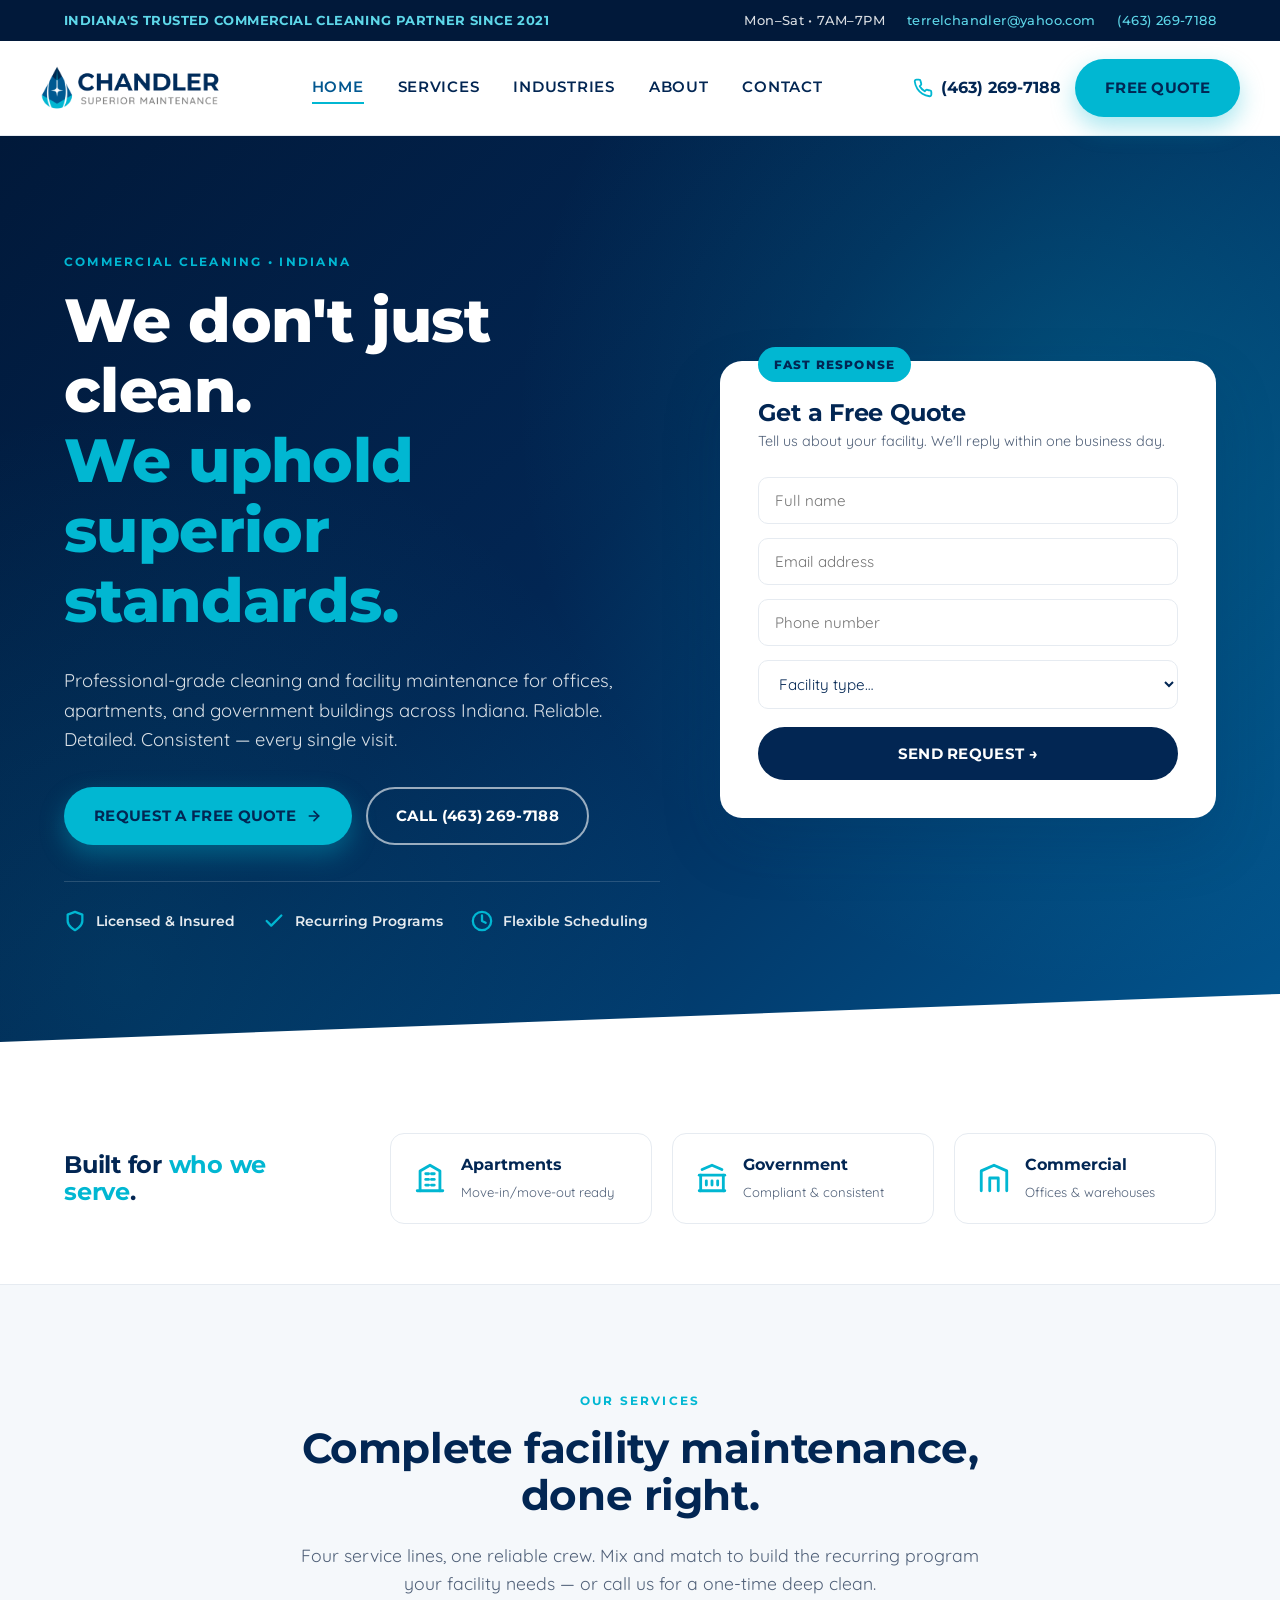
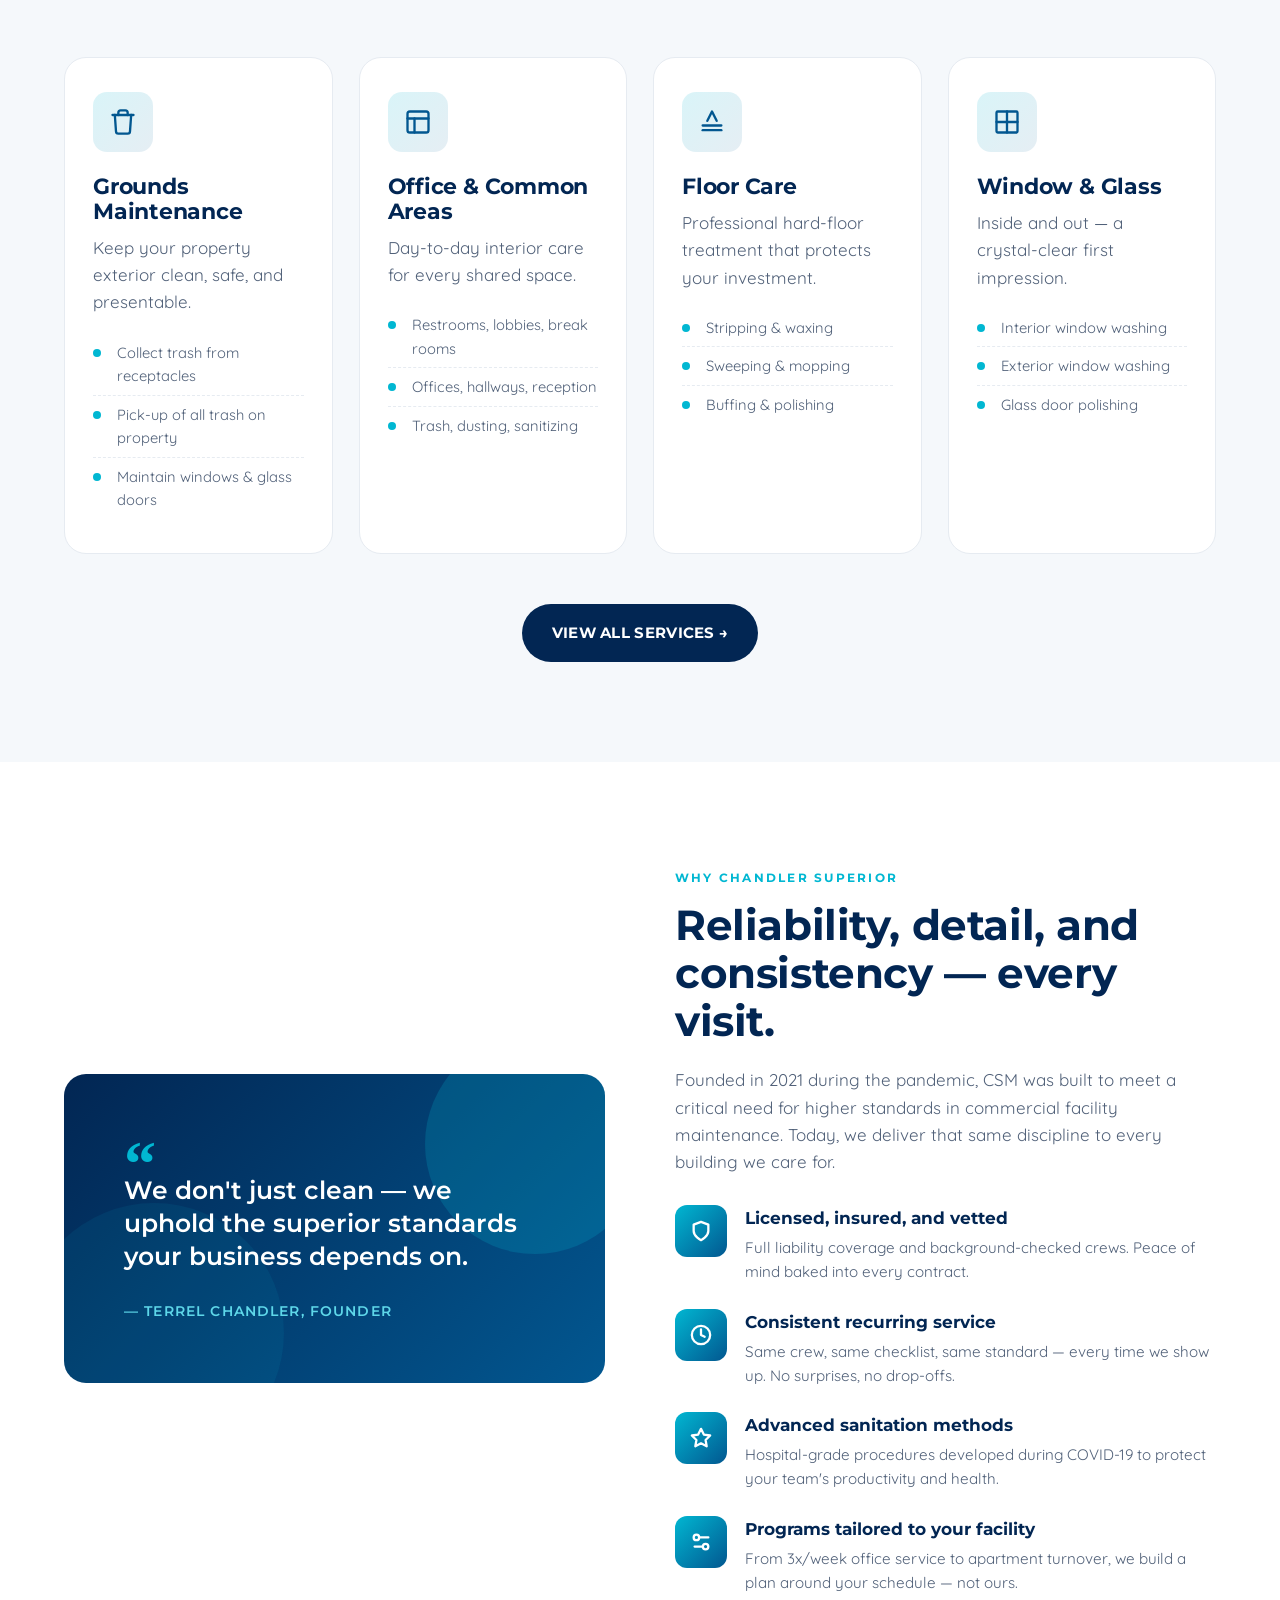
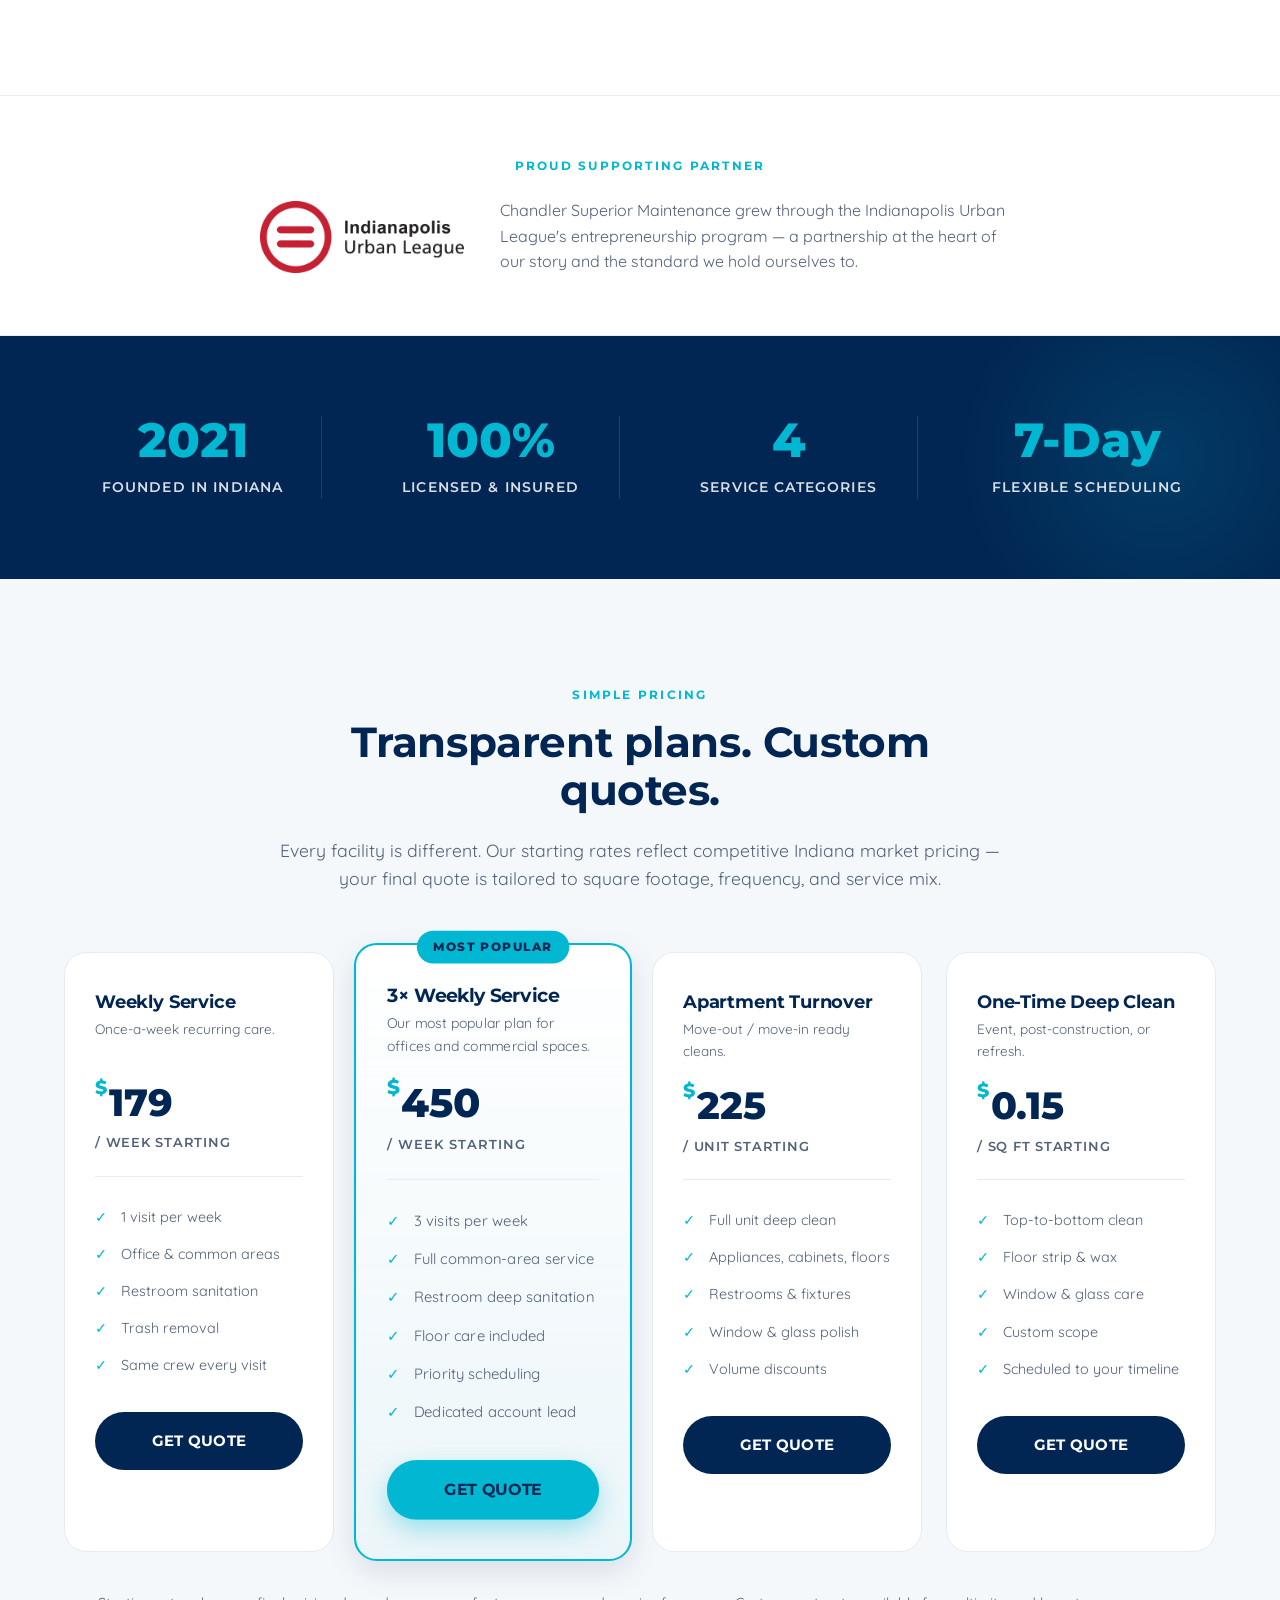
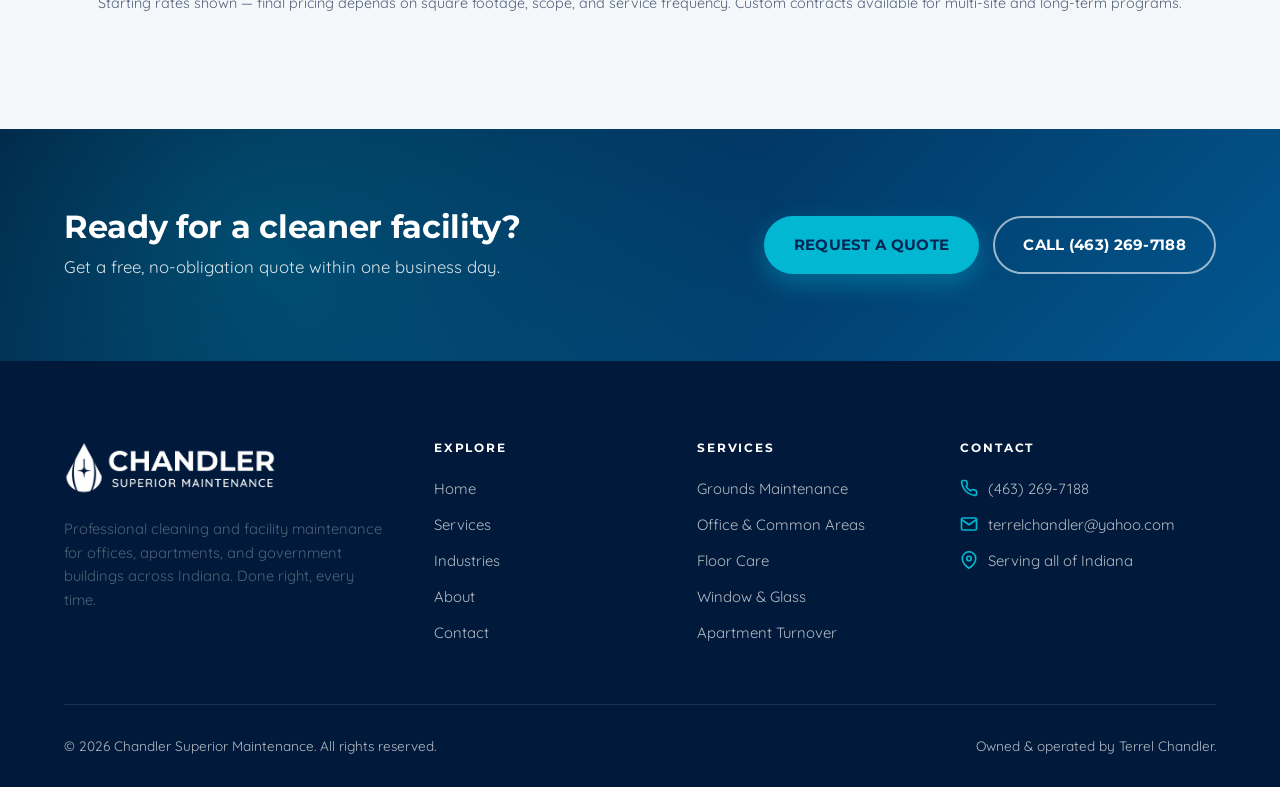
==== commit 7905a87b: "Update pricing, expand industries, and add Urban League partner - Update 3x weekly to $450/wk and 5x" ====
--- a/index.html
+++ b/index.html
@@ -6,7 +6,7 @@
 <title>Chandler Superior Maintenance | Commercial Cleaning Services in Indiana</title>
 <meta name="description" content="Professional commercial cleaning and facility maintenance for apartments, government buildings, and businesses across Indiana. Recurring service programs starting at $179/week. Get your free quote today.">
 <link rel="icon" type="image/png" href="images/favicon.png">
-<link rel="stylesheet" href="css/styles.css?v=2">
+<link rel="stylesheet" href="css/styles.css?v=3">
 </head>
 <body>
 
@@ -226,6 +226,17 @@
   </div>
 </section>
 
+<!-- Partner strip -->
+<section class="partner-strip">
+  <div class="container">
+    <span class="eyebrow">Proud Supporting Partner</span>
+    <div class="partner-strip-row">
+      <img src="images/urban-league-logo.png" alt="Indianapolis Urban League">
+      <p>Chandler Superior Maintenance grew through the Indianapolis Urban League's entrepreneurship program — a partnership at the heart of our story and the standard we hold ourselves to.</p>
+    </div>
+  </div>
+</section>
+
 <!-- Stats -->
 <section class="stats">
   <div class="container">
@@ -265,7 +276,7 @@
       <div class="price-card featured">
         <h3>3× Weekly Service</h3>
         <p class="price-sub">Our most popular plan for offices and commercial spaces.</p>
-        <div class="price"><sup>$</sup>399<small>/ week starting</small></div>
+        <div class="price"><sup>$</sup>450<small>/ week starting</small></div>
         <ul>
           <li>3 visits per week</li>
           <li>Full common-area service</li>
--- a/css/styles.css
+++ b/css/styles.css
@@ -713,6 +713,46 @@
 }
 
 /* ==========================================================================
+   Partner strip
+   ========================================================================== */
+.partner-strip {
+  padding: 60px 0;
+  background: var(--white);
+  border-top: 1px solid var(--gray-200);
+  border-bottom: 1px solid var(--gray-200);
+}
+.partner-strip .container {
+  display: flex;
+  flex-direction: column;
+  align-items: center;
+  text-align: center;
+  gap: 22px;
+}
+.partner-strip .eyebrow { margin: 0; }
+.partner-strip-row {
+  display: flex;
+  align-items: center;
+  justify-content: center;
+  gap: 36px;
+  flex-wrap: wrap;
+  max-width: 880px;
+}
+.partner-strip img {
+  height: 72px;
+  width: auto;
+}
+.partner-strip p {
+  margin: 0;
+  font-size: 1rem;
+  max-width: 520px;
+  text-align: left;
+  color: var(--text-muted);
+}
+@media (max-width: 560px) {
+  .partner-strip p { text-align: center; }
+}
+
+/* ==========================================================================
    CTA banner
    ========================================================================== */
 .cta-banner {
@@ -767,7 +807,9 @@
 }
 .industry-visual.apartments { background: linear-gradient(135deg, var(--navy), var(--blue)); }
 .industry-visual.government { background: linear-gradient(135deg, var(--navy-900), var(--navy)); }
+.industry-visual.medical    { background: linear-gradient(135deg, var(--blue), var(--cyan-light)); }
 .industry-visual.commercial { background: linear-gradient(135deg, var(--blue), var(--cyan)); }
+.industry-visual.airbnb     { background: linear-gradient(135deg, var(--navy), var(--cyan)); }
 .industry-visual::before {
   content: "";
   position: absolute;
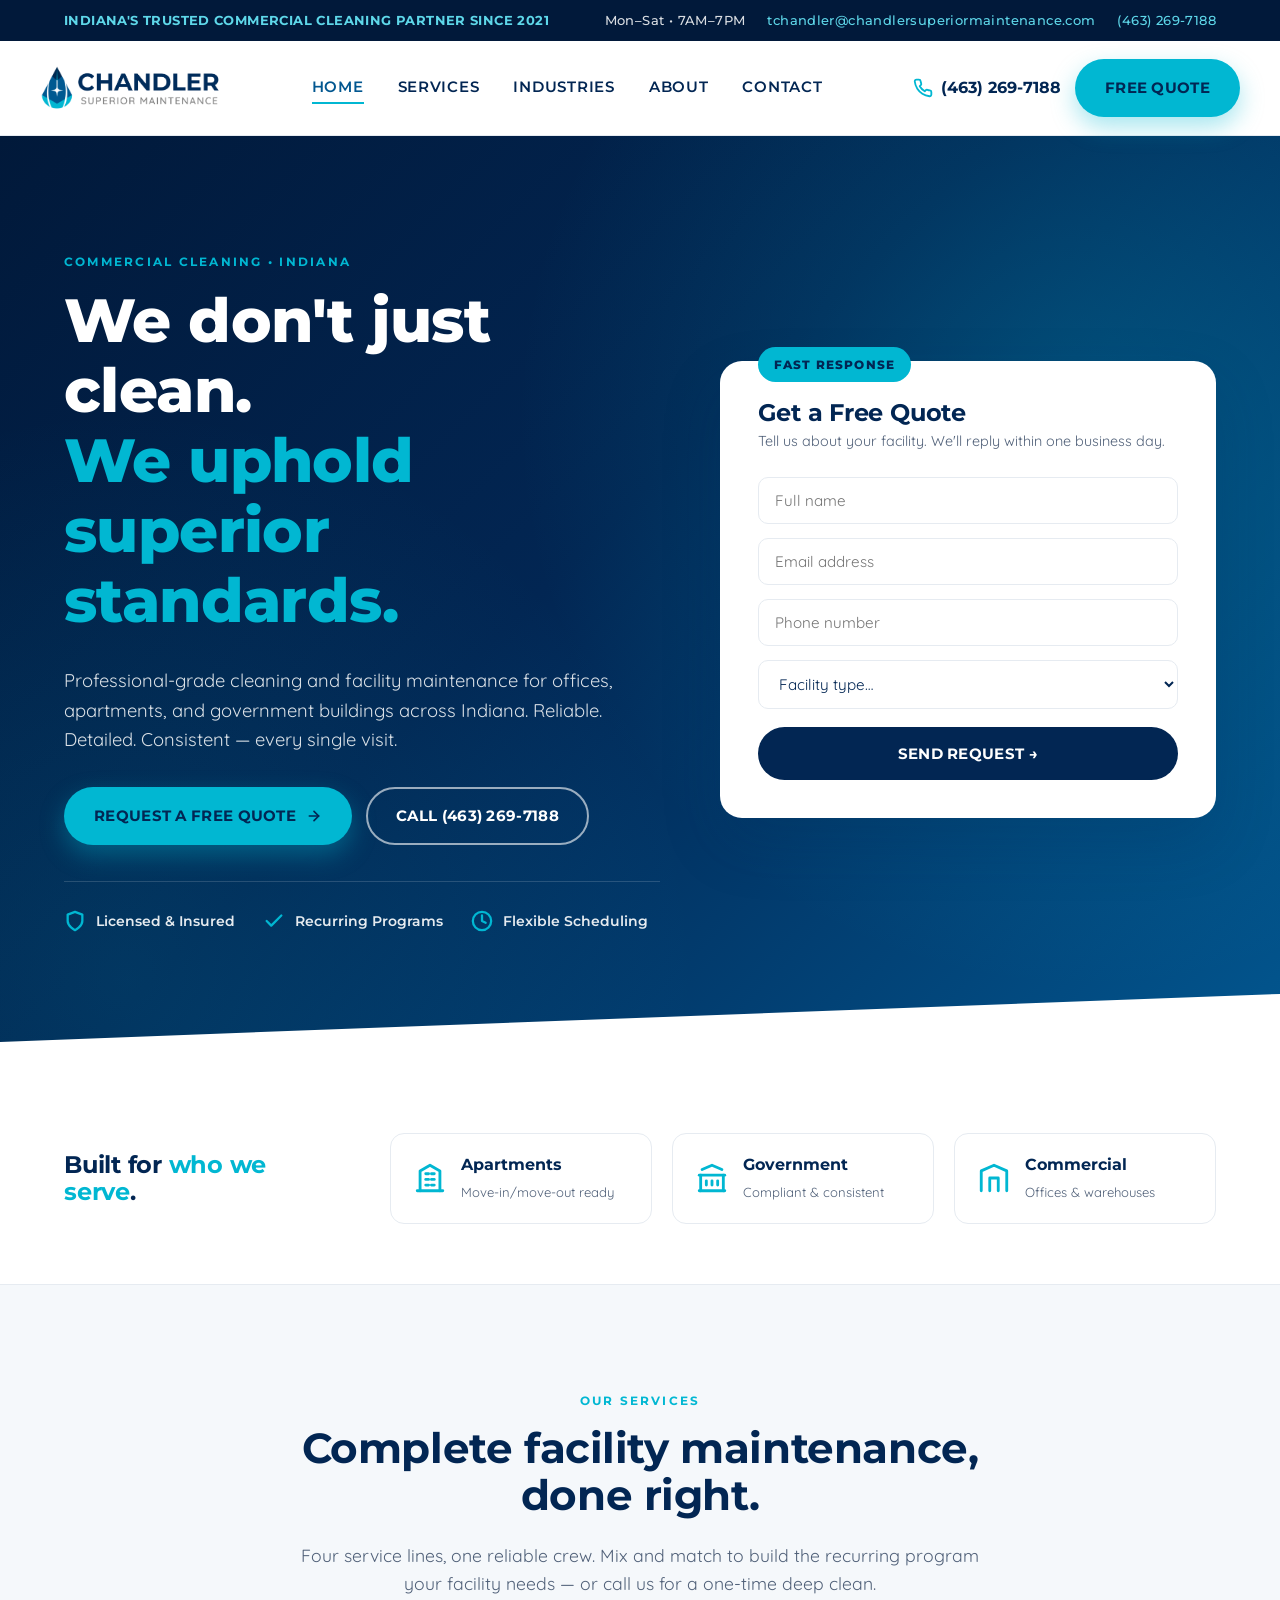
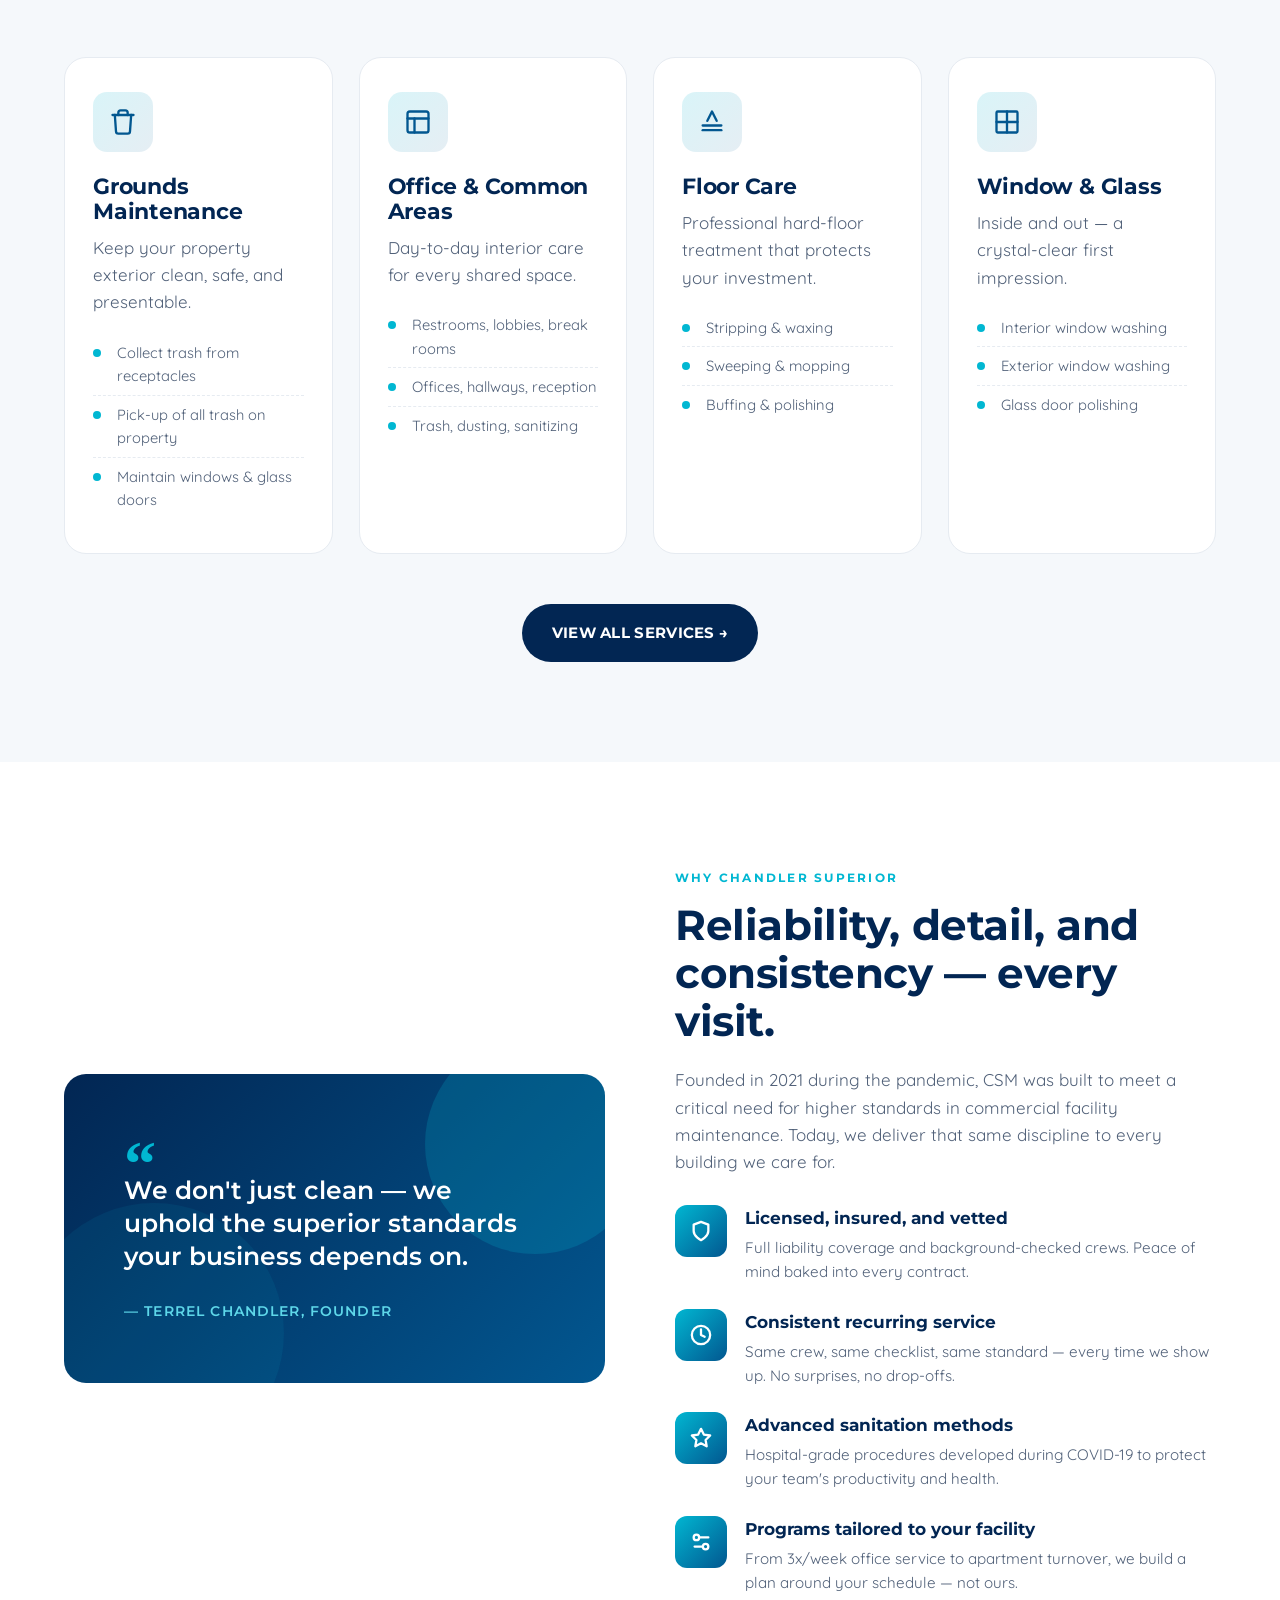
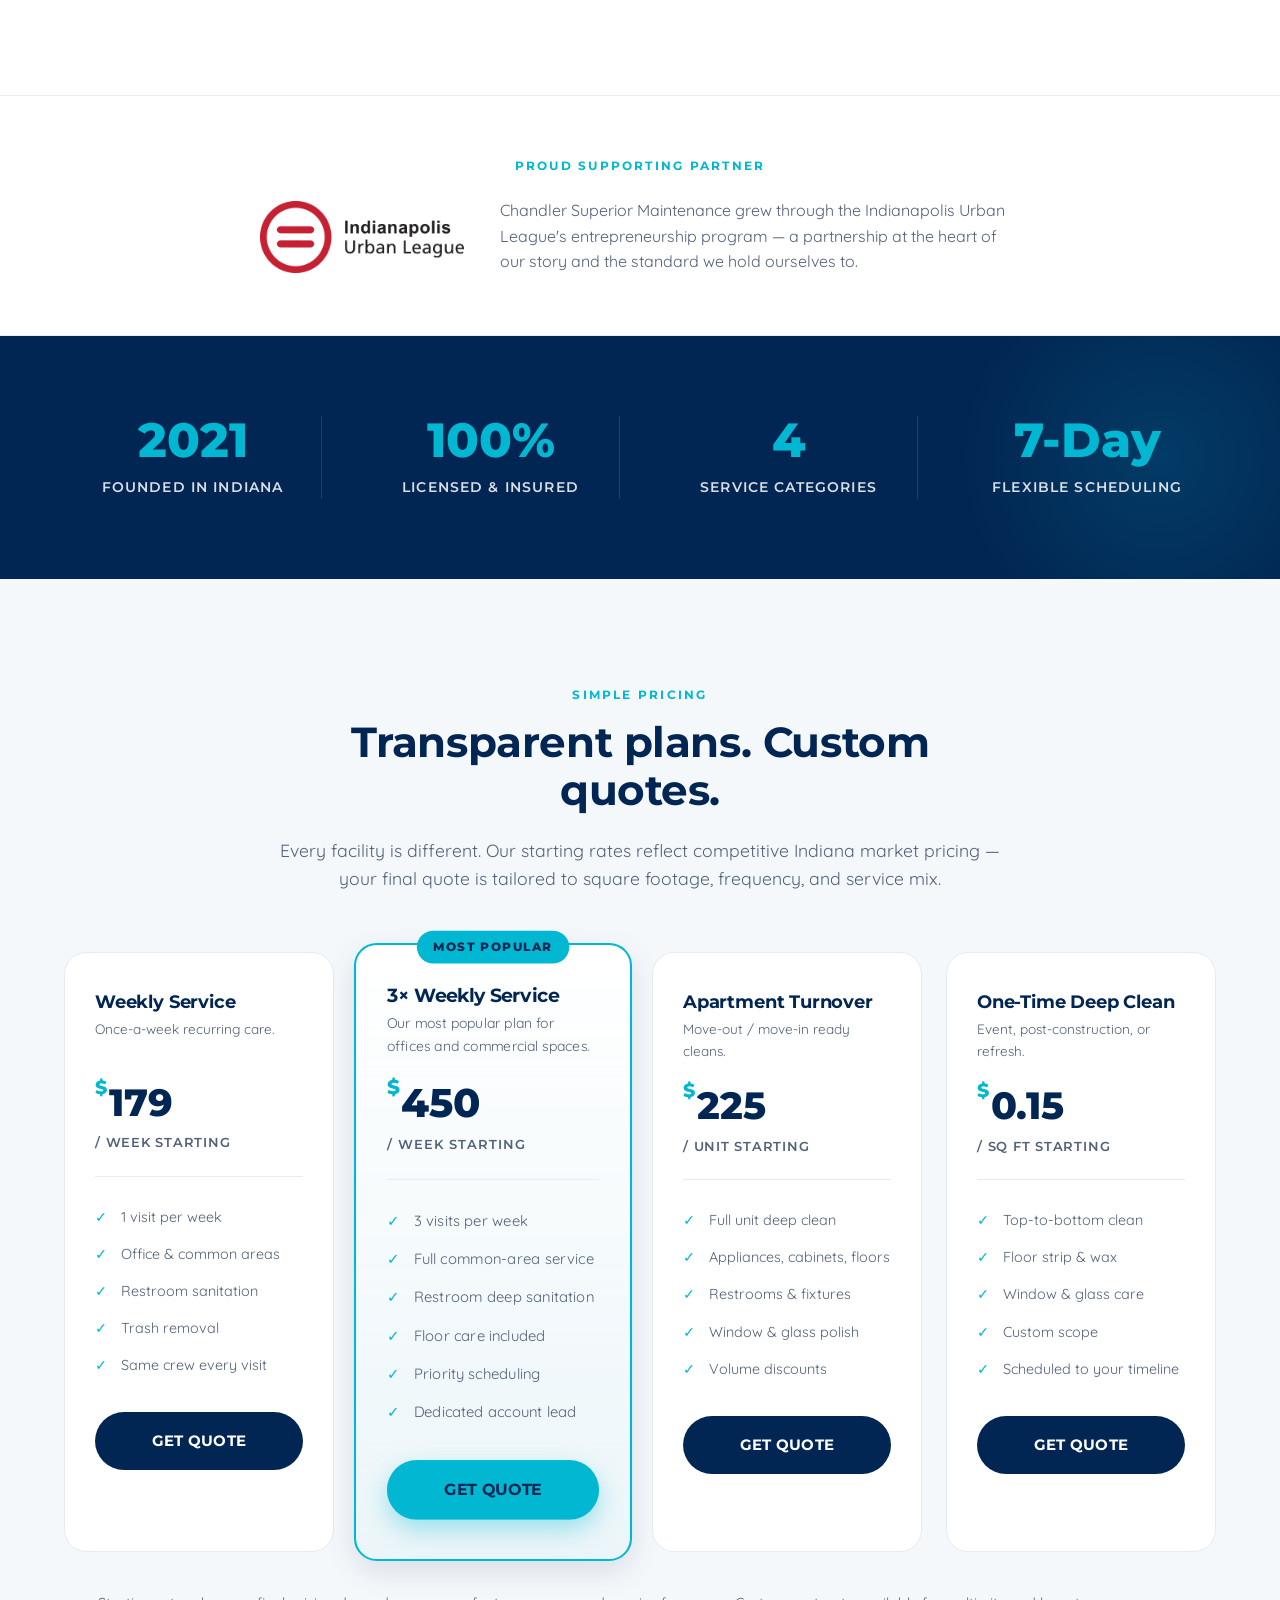
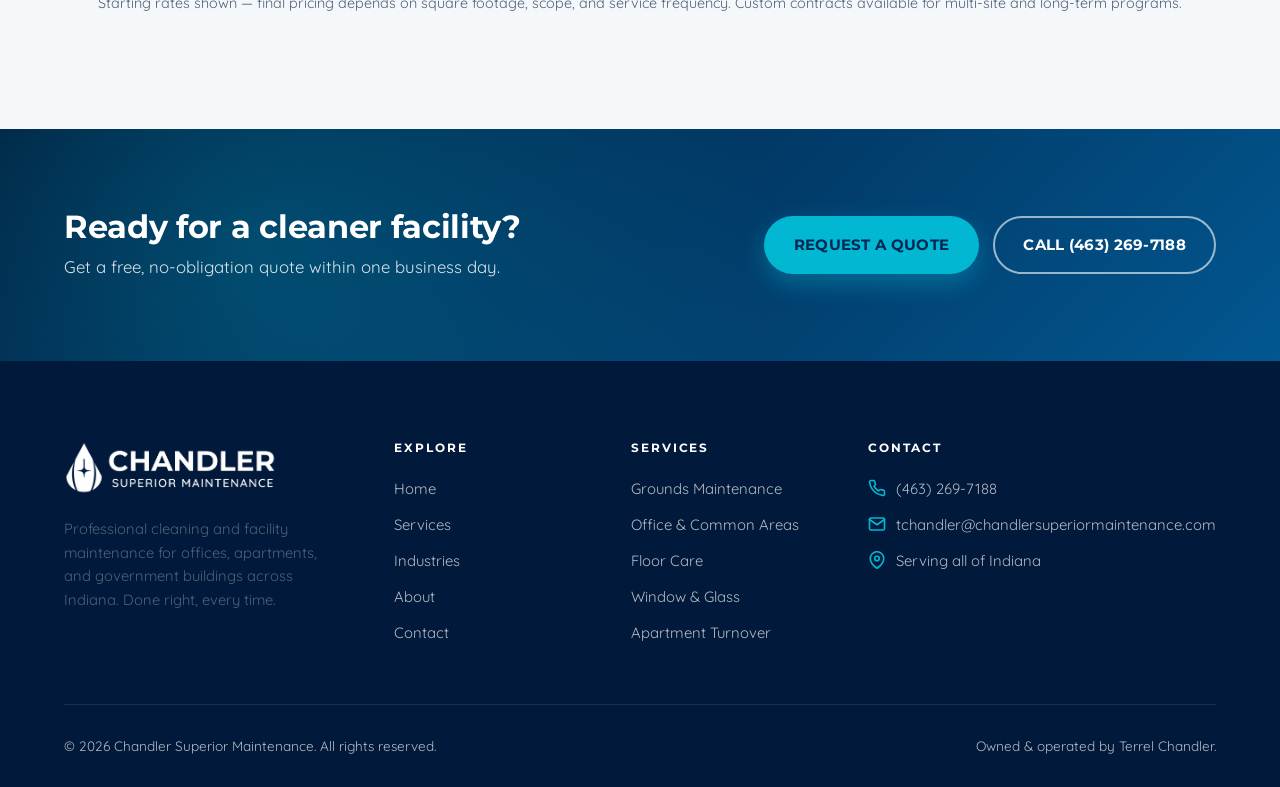
==== commit cbc72fd7: "Update business email to tchandler@chandlersuperiormaintenance.com Replaces the previous yahoo.com a" ====
--- a/index.html
+++ b/index.html
@@ -16,7 +16,7 @@
     <span class="topbar-tagline">Indiana's Trusted Commercial Cleaning Partner Since 2021</span>
     <div class="topbar-info">
       <span>Mon–Sat • 7AM–7PM</span>
-      <a href="mailto:terrelchandler@yahoo.com">terrelchandler@yahoo.com</a>
+      <a href="mailto:tchandler@chandlersuperiormaintenance.com">tchandler@chandlersuperiormaintenance.com</a>
       <a href="tel:+14632697188">(463) 269-7188</a>
     </div>
   </div>
@@ -82,7 +82,7 @@
         <span class="hero-card-badge">Fast Response</span>
         <h3>Get a Free Quote</h3>
         <p class="hero-card-sub">Tell us about your facility. We'll reply within one business day.</p>
-        <form action="mailto:terrelchandler@yahoo.com" method="post" enctype="text/plain">
+        <form action="mailto:tchandler@chandlersuperiormaintenance.com" method="post" enctype="text/plain">
           <input type="text" name="Name" placeholder="Full name" required>
           <input type="email" name="Email" placeholder="Email address" required>
           <input type="tel" name="Phone" placeholder="Phone number">
@@ -372,7 +372,7 @@
           </li>
           <li class="contact-li">
             <svg viewBox="0 0 24 24" fill="none" stroke="currentColor" stroke-width="2.2" stroke-linecap="round" stroke-linejoin="round"><path d="M4 4h16c1.1 0 2 .9 2 2v12c0 1.1-.9 2-2 2H4c-1.1 0-2-.9-2-2V6c0-1.1.9-2 2-2z"/><polyline points="22,6 12,13 2,6"/></svg>
-            <a href="mailto:terrelchandler@yahoo.com">terrelchandler@yahoo.com</a>
+            <a href="mailto:tchandler@chandlersuperiormaintenance.com">tchandler@chandlersuperiormaintenance.com</a>
           </li>
           <li class="contact-li">
             <svg viewBox="0 0 24 24" fill="none" stroke="currentColor" stroke-width="2.2" stroke-linecap="round" stroke-linejoin="round"><path d="M21 10c0 7-9 13-9 13s-9-6-9-13a9 9 0 0 1 18 0z"/><circle cx="12" cy="10" r="3"/></svg>
